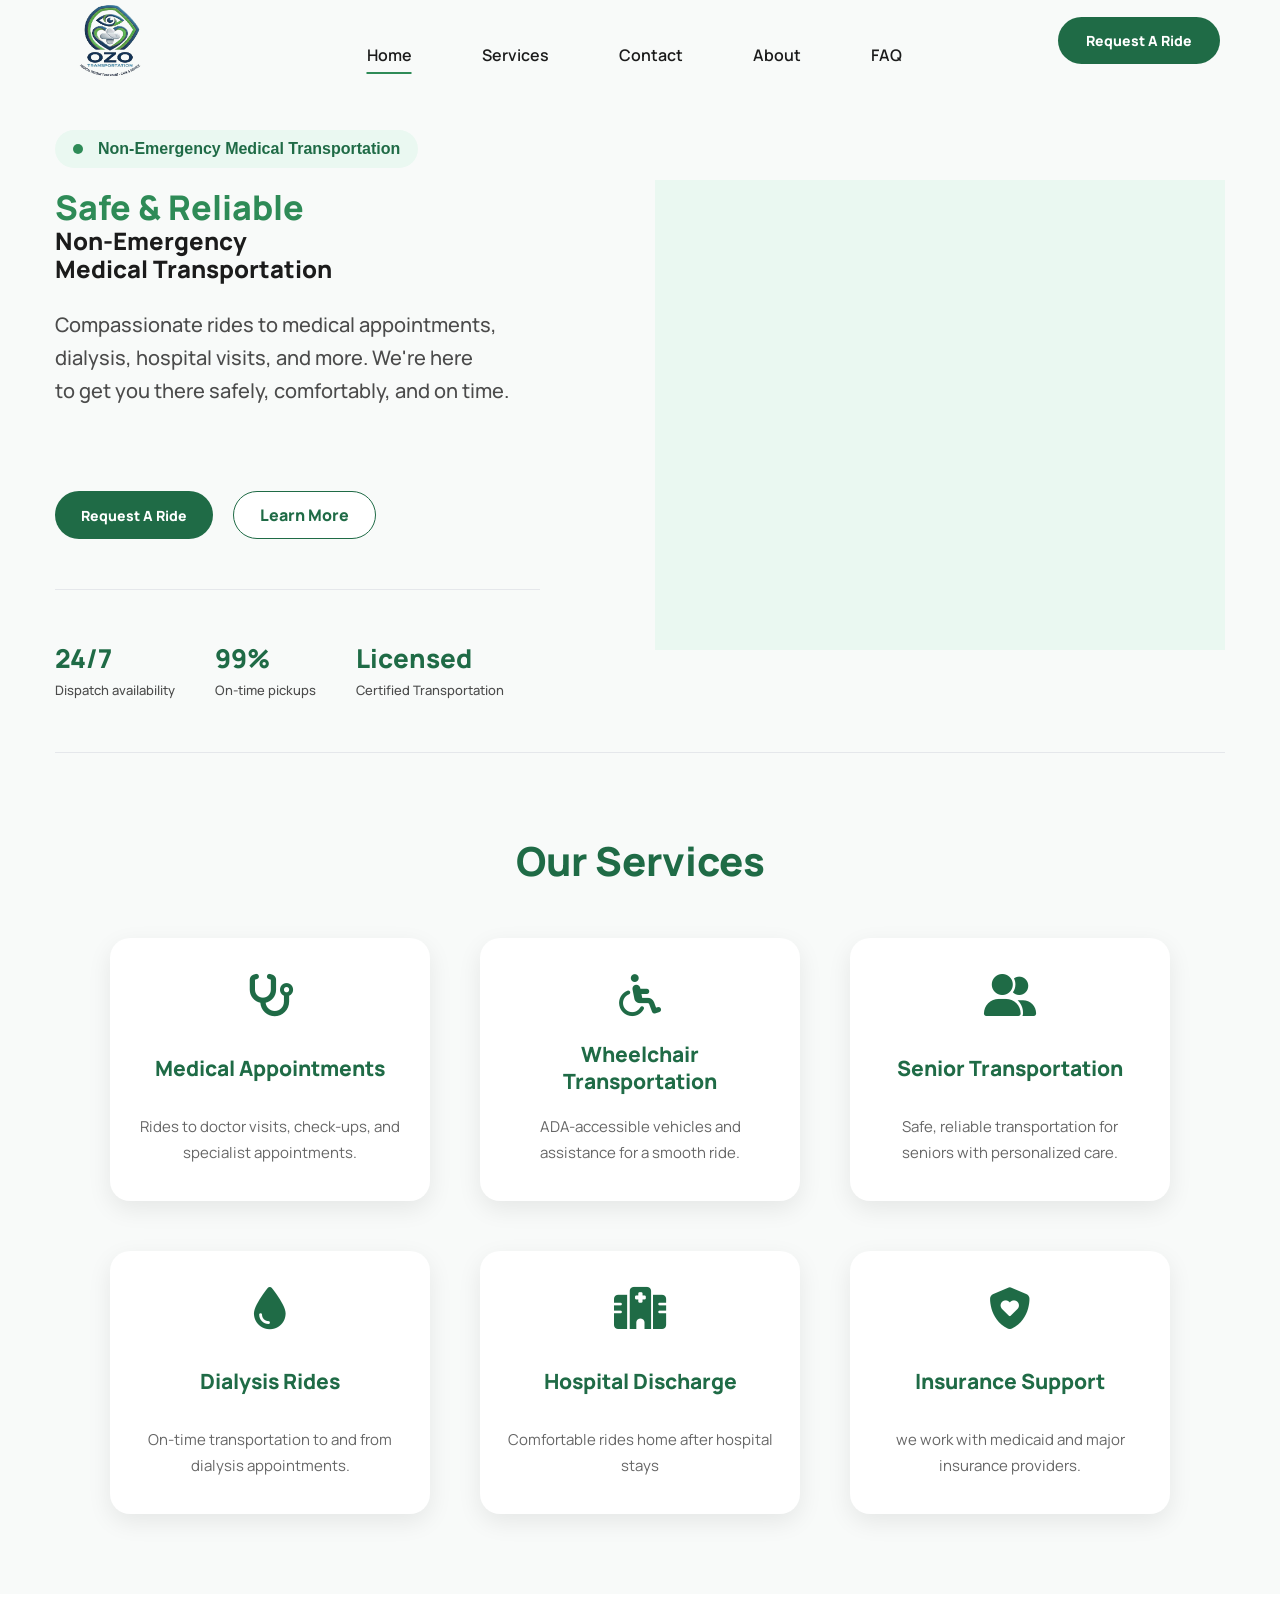
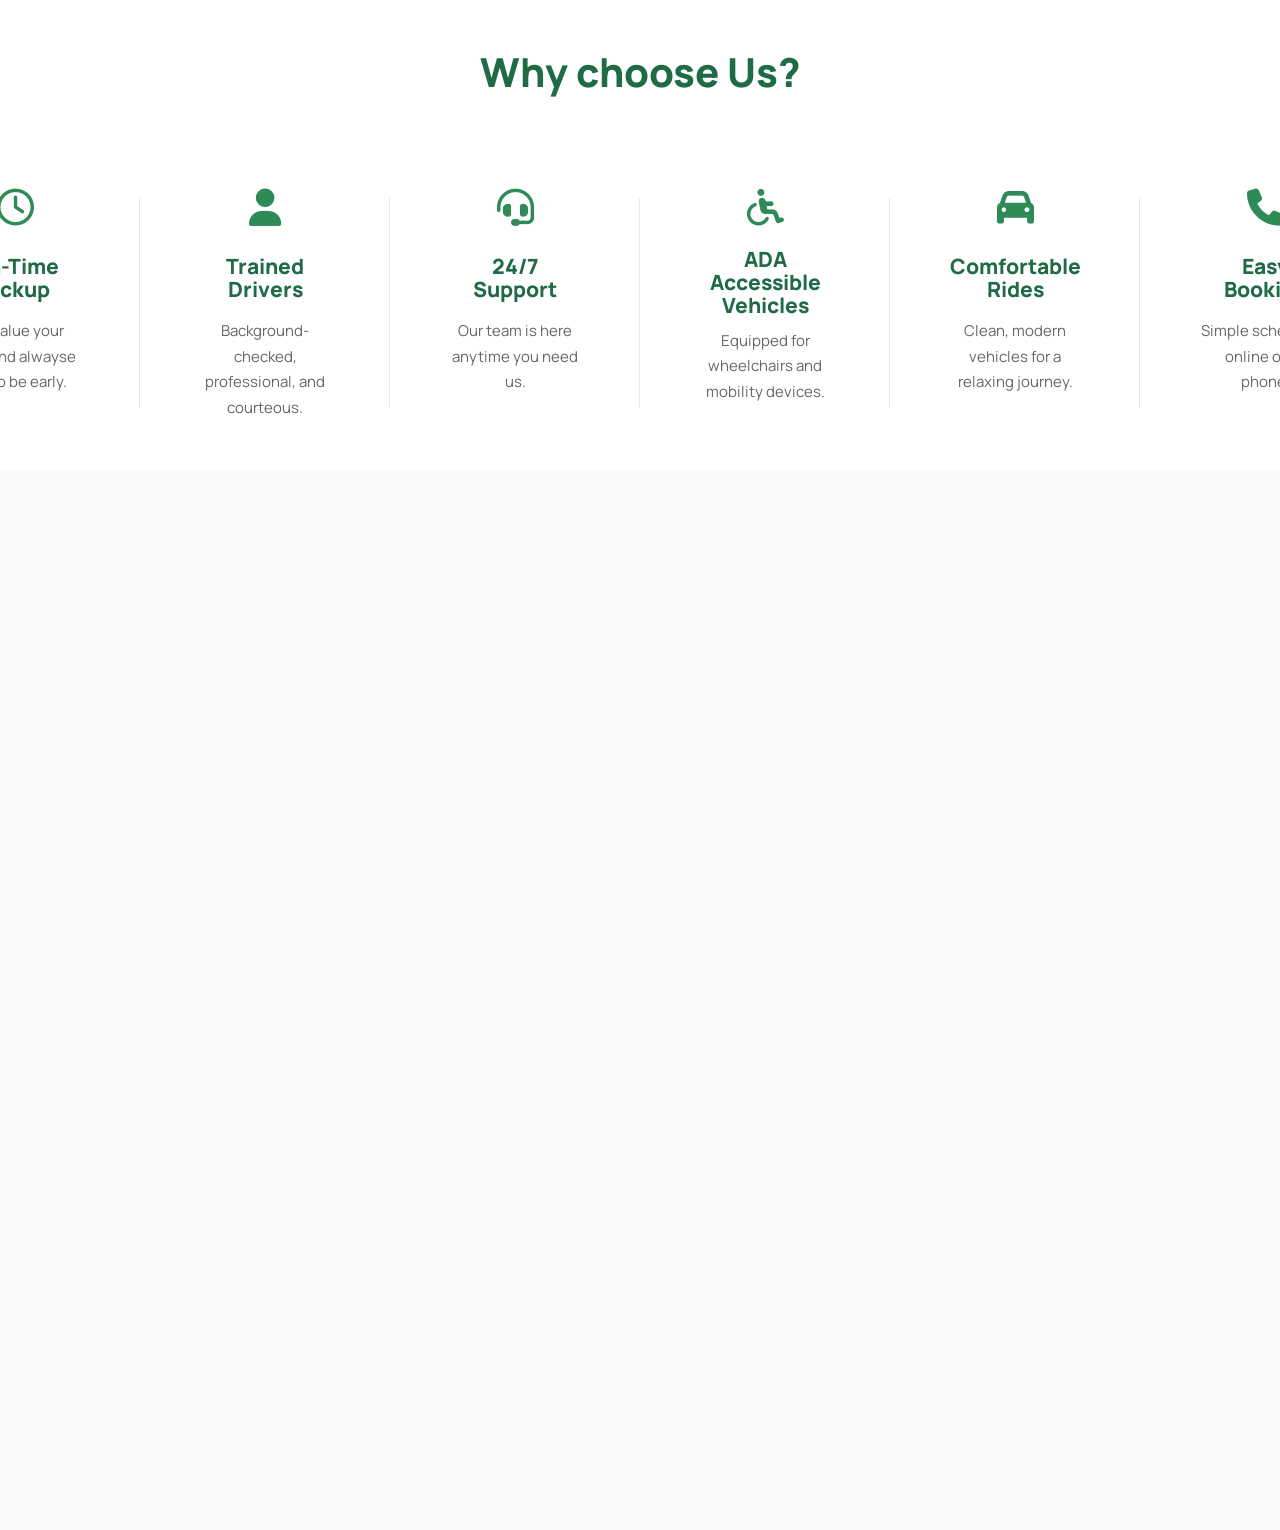
==== index.html @ 75d11e2b "_" ====
<!DOCTYPE html>
<html lang="en">
<head>
  <meta charset="UTF-8">
  <meta name="viewport" content="width=device-width, initial-scale=1.0">
  <title>NEMT - OZO Transportation</title>
  <link rel="stylesheet" href="main.css">
  <!-- google fonts -->
  <link rel="preconnect" href="https://fonts.googleapis.com">
  <link rel="preconnect" href="https://fonts.gstatic.com" crossorigin>
  <link href="https://fonts.googleapis.com/css2?family=Manrope:wght@200..800&family=Open+Sans:ital,wght@0,300..800;1,300..800&family=Roboto+Condensed:ital,wght@0,100..900;1,100..900&family=Yuyu&display=swap" rel="stylesheet">
  <!-- Font awsome for the icons  -->
  <link rel="stylesheet" href="https://cdnjs.cloudflare.com/ajax/libs/font-awesome/6.7.2/css/all.min.css">
  <link rel="icon" type="image/x-icon" href="/images/Logo.png">
</head>
<body>
  <div class="container">
    <header>
      <a  href="#home"><img  class="logo" src="images/Logo.png" alt="OZO Transportation Logo"></a>
    <nav>
      <ul>
        <li><a href="#home" class="active">Home</a></li>
        <li><a href="#services">Services</a></li>
        <li><a href="#contact">Contact</a></li>
        <li><a href="#about">About</a></li>
        <li><a href="#FAQ">FAQ</a></li>
      </ul>
    </nav>
    <button class="btn" id="requestBtn">Request A Ride</button>
  </header>
    <section class="hero">
      <div class="lhero-content">
        <div class="badge">
          <span class="badge-dot"></span>
          <span class="title">Non-Emergency Medical Transportation</span>
        </div>
        <h1 class="hero-header"><span style="color: #2E8B57;font-weight:800; font-size: 34px">Safe & Reliable </span><br>Non-Emergency <br>Medical Transportation</h1>
        <p class="hero-subtitle">Compassionate rides to medical appointments, dialysis, hospital visits, and more. We're here <br>to get you there safely, comfortably, and on time.</p>
        <div class="hero-btns">
          <button class="hero-btn1" id="requestBtn">Request A Ride</button>
          <button class="hero-btn2" id="requestBtn">Learn More</button>
        </div>
        <hr class="hero-hr">
        <div class="hero-stats">
          <div class="div1">
            <span class="stat-number">24/7</span>
            <p>Dispatch availability</p>
          </div>
          <div class="div2">
            <span class="stat-number">99%</span>
            <p>On-time pickups</p>
          </div>
          <div class="div3">
            <span class="stat-number">Licensed</span>
            <p>Certified Transportation</p>
          </div>
        </div>
      </div>
      <div class="rhero-content">
      </div>
    </section>
    <hr class="hero-hr2" id="services">
    <section class="services">
      <h2 class="services-header">Our Services</h2>
      <article class="services-cards">
        <div class="card">
          <i class="fa-solid fa-stethoscope" style="color: #1f6b46;"></i>
          <h5 class="card-header">Medical Appointments</h5>
          <p>Rides to doctor visits, check-ups, and specialist appointments.</p>
        </div>
        <div class="card">
          <i class="fa-solid fa-wheelchair" style="color: #1f6b46;"></i>
          <h5 class="card-header">Wheelchair Transportation</h5>
          <p>ADA-accessible vehicles and assistance for a smooth ride.</p>
        </div>
        <div class="card">
          <i class="fa-solid fa-user-group" style="color: #1f6b46;"></i>
          <h5 class="card-header">Senior Transportation</h5>
          <p>Safe, reliable transportation for seniors with personalized care.</p>
        </div>
        <div class="card">
          <i class="fa-solid fa-droplet" style="color: #1f6b46;"></i>
          <h5 class="card-header">Dialysis Rides</h5>
          <p>On-time transportation to and from dialysis appointments.</p>
        </div>
        <div class="card">
          <i class="fa-solid fa-hospital" style="color: #1f6b46;"></i>
          <h5 class="card-header">Hospital Discharge</h5>
          <p>Comfortable rides home after hospital stays</p>
        </div>
        <div class="card">
          <i class="fa-solid fa-shield-heart" style="color: #1f6b46;"></i>
          <h5 class="card-header">Insurance Support</h5>
          <p>we work with medicaid and major insurance providers.</p>
        </div>
      </article>
    </section>
    <section class="why-chooseUs">
      <h2 class="why-chooseUs-header">Why choose Us?</h2>
      <div class="why-chooseUs-cards">
        <div class="why-chooseUs-card-content">
          <i class="fa-regular fa-clock"></i>
          <h5>On-Time Pickup</h5>
          <p>We value your time and alwayse aim to be early.</p>
        </div>
        <div class="why-chooseUs-card-content">
          <i class="fa-solid fa-user"></i>
          <h5>Trained Drivers</h5>
          <p>Background-checked, professional, and courteous.</p>
        </div>
        <div class="why-chooseUs-card-content">
          <i class="fa-solid fa-headset"></i>
          <h5>24/7 Support</h5>
          <p>Our team is here anytime you need us.</p>
        </div>
        <div class="why-chooseUs-card-content">
          <i class="fa-solid fa-wheelchair"></i>
          <h5>ADA Accessible Vehicles</h5>
          <p>Equipped for wheelchairs and mobility devices.</p>
        </div>
        <div class="why-chooseUs-card-content">
          <i class="fa-solid fa-car"></i>
          <h5>Comfortable Rides</h5>
          <p>Clean, modern vehicles for a relaxing journey.</p>
        </div>
        <div class="why-chooseUs-card-content">
          <i class="fa-solid fa-phone"></i>
          <h5>Easy Booking</h5>
          <p>Simple scheduling online or by phone.</p>
        </div>
      </div>
    </section>
  </div>
  <script src="main.js"></script>
</body>
</html>
---- main.css ----
:root {
    --primary-green: #2E8B57;
    --dark-green: #1F6B46;
    --light-green: #EAF8F1;
    --bg-white: #ffffff;
    --text-color: #1B1B1B;
    --section-gap: 50px;
    --nav-height: 80px;
    --transition-fast: 0.25s ease;
    --transition-medium: 0.4s cubic-bezier(0.22, 1, 0.36, 1);
  }


* {
  margin: 0;
  padding: 0;
  box-sizing: border-box;
}
body {
  background-color: #F8FAF9;
  color: var(--text-color);
  height: 3000px;
}

.container{
  margin:auto;
  padding:0 55px;
  max-width: 1500px;
}

.logo {
  width: 200px;
  height: 90px;
  display:flex;
  align-items:center;
  gap:5px;
}


header {
  display: flex;
  justify-content: space-between;
  align-items: center;
  padding: 0 20px 0 10px;
  position: fixed;
  top:0;
  left:0;
  width:100%;
  height: var(--nav-height);
  z-index:1000;
  background:transparent;
  transition:.4s;
}

header.scrolled{
  background:white;
  box-shadow:0 5px 20px rgba(0,0,0,.08);
}



ul{
  gap: 70px;
  display: flex;
  flex-direction: row;
  list-style-type: none;
  margin-top: 30px;
}
a{
  text-decoration: none;
  color: var(--text-color);
  font-size: 16px;
  position: relative;
  font-weight: 600;
  transition: color .3s ease;
  font-family: 'Manrope', sans-serif;
}

a:hover{
  color:var(--primary-green);
}


.btn {
  display : flex;
  padding:14px 28px;
  border:none;
  border-radius:999px;
  background:var(--dark-green);
  color:white;
  cursor:pointer;
  transition:.3s;
  gap:10px;
  align-items:center;
  justify-content:center;
  margin-right: 40px;
  font-family: 'Manrope', sans-serif;
  font-weight: 800;
  font-size: 14px;
}


.btn:hover {
  background:var(--primary-green);
  transform: translateY(-2px);
  box-shadow: 0 8px 18px rgba(46,139,87,.25);
}
.btn:active{
  transform: translateY(0);
}


nav a::after{
  content:"";
  position:absolute;
  left:50%;
  bottom:-8px;
  transform:translateX(-50%);
  width:0;
  height:2px;
  background:var(--primary-green);
  transition:.3s ease;
}
nav a:hover::after{
  width:100%;
}


nav a.active::after{
  width:100%;
}


/* ---------------------------------------------  HERO SECTION  ---------------------------------------------------- */

.hero {
  font-family: 'Manrope', sans-serif;
  display: flex;
  margin-top: 130px;
  justify-content: space-between;
  align-items:center;
  gap:30px
}

.lhero-content {
  display: flex;
  flex-direction: column;
  flex:1;
}

.rhero-content {
  background: var(--light-green);
  height: 470px;
  flex:1;
}

.badge{
  display: inline-flex;
  align-items: center;
  gap: 15px;
  padding: 10px 18px;
  background: var(--light-green);
  border-radius: 999px;
  color: var(--dark-green);
  font-weight: 600;
  font-size: 16px;
  display:inline-flex;
  width:fit-content;
  font-family:'roboto', sans-serif;
  /* margin-bottom: 20px; */
}

.badge-dot{
  width: 10px;
  height: 10px;
  background: var(--primary-green);
  border-radius: 50%;
  animation: pulse 2s infinite;
  }

  @keyframes pulse{
  0%{
      box-shadow: 0 0 0 0 rgba(46,139,87,.5);
  }
  70%{
      box-shadow: 0 0 0 10px rgba(46,139,87,0);
  }
  100%{
      box-shadow: 0 0 0 0 rgba(46,139,87,0);
  }
} 

.hero-header{
  line-height:1.15;
  font-weight:900;
  color:#1B1B1B;
  margin-top:20px;
}

.hero-subtitle {
  font-size: 20px;
  line-height: 1.65;
  color: #4B4B4B;
  font-weight: 500;
  margin-top: 10px;
  max-width: 520px;
  transform: translateY(16px);
}

.hero-btns {
  display: flex;
  gap: 20px;
  margin-top: 100px;

}
.hero-btn1 {
  display : flex;
  padding:12px 26px;
  border:none;
  border-radius:999px;
  background:var(--dark-green);
  color:white;
  cursor:pointer;
  transition:.3s;
  align-items:center;
  justify-content:center;
  font-family: 'Manrope', sans-serif;
  font-weight: 800;
  font-size: 14px;
}

.hero-btn2 {
  display : flex;
  padding:12px 26px;
  border:solid 1px var(--dark-green);
  border-radius:999px;
  background:white;
  color:var(--dark-green);
  cursor:pointer;
  transition:.3s;
  align-items:center;
  justify-content:center;
  font-family: 'Manrope', sans-serif;
  font-weight: 800;
  font-size: 16px;
}

.hero-btn1:hover {
  background:var(--primary-green);
  transform: translateY(-2px);
  box-shadow: 0 8px 18px rgba(46,139,87,.25);
}
.hero-btn1:active{
  transform: translateY(0);
}




.hero-btn2:hover {
  background:var(--light-green);
  transform: translateY(-2px);
  box-shadow: 0 8px 18px rgba(46, 139, 86, 0);
}
.hero-btn2:active{
  transform: translateY(0);
}

.hero-hr {
  border: none;
  height: 1px;
  background: #E5E7EB;
  margin: 50px 0;
  width: 85%;
}

.hero-hr2 {
  border: none;
  height: 1px;
  background: #E5E7EB;
  margin: 53px 0;
  width: 100%;
}

.hero-stats {
display: flex;
gap: 40px;
}


.stat-number {
  color: var(--dark-green);
  font-weight:900;
  font-size:26px;
}

.hero-stats p {
  color: #4B4B4B;
  font-weight: 500;
  font-size: 13px;
  margin-top: 5px;
}

/* ------------------------------------------------ Services -----------------------------------------------*/


.services{
  display:flex;
  flex-direction:column;
  align-items:center;
  margin-top:80px;
  font-family:'Manrope', sans-serif;
  margin-bottom:var(--section-gap);
}

.services-header{
  color:var(--dark-green);
  font-size:40px;
  font-weight:900;
  margin-bottom:var(--section-gap);
}

.services-cards{
  display:grid;
  grid-template-columns:repeat(3,1fr);
  gap:50px;
}

.card{
  background:#fff;
  width:320px;
  padding:35px 25px;
  display:flex;
  flex-direction:column;
  align-items:center;
  justify-content:flex-start;
  border-radius:20px;
  box-shadow:0 8px 25px rgba(0,0,0,.08);
  transition:
  transform .35s ease,
  box-shadow .35s ease,
  border-color .35s ease;
  border:1px solid transparent;
}

.card:hover{
  transform:translateY(-8px);
  box-shadow:0 20px 40px rgba(0,0,0,.12);
  border-color:rgba(46,139,87,.2);
}

.card i{
  font-size:42px;
  color:var(--primary-green);
  margin-bottom:22px;
  transition:.35s;
}


.card-header{
  min-height:60px;
  display:flex;
  justify-content:center;
  align-items:center;
  text-align:center;
  font-size:21px;
  font-weight:800;
  color:var(--dark-green);
  line-height:1.3;
  margin-bottom:16px;
}

.card p{
  text-align:center;
  color:#666;
  line-height:1.7;
  font-size:15px;
}


/*----------------------------------------------------------------  why choose us  ------------------------------------------------------*/
.why-chooseUs {
  display:flex;
  flex-direction:column;
  align-items:center;
  justify-content:center;
  font-family:'Manrope', sans-serif;
  background: var(--bg-white);
  padding: 0 30px 50px 30px;
  margin-left: -61px;
  margin-right: -61px;
  margin-top: 80px;
  background-color: white;
}

.why-chooseUs-header {
  font-size: 40px;
  font-weight: 900;
  color:var(--dark-green);
  margin-bottom: var(--section-gap);
  margin-top: var(--section-gap);
}


.why-chooseUs-cards{
  display:flex;
  justify-content:center;
  align-items:stretch;
  gap:60px;
  margin-top:40px;
}


.why-chooseUs-card-content{
  width:190px;
  padding:0 30px;
  display:flex;
  flex-direction:column;
  align-items:center;
  justify-content:flex-start;
  text-align:center;
  position:relative;
}

.why-chooseUs-card-content:not(:last-child)::after{
  content:"";
  position:absolute;
  top:9px;
  right:-30px;
  width:1px;
  height:210px;
  background:#E5E7EB;
}



.why-chooseUs-cards i {
  font-size:37px;
  color:var(--primary-green);
  margin-bottom:22px;
  transition:.35s;
}
.why-chooseUs-cards h5 {
  color: var(--dark-green);
  text-align:center;
  margin-bottom: 10px;
  min-height:60px;
  display:flex;
  justify-content:center;
  align-items:center;
  text-align:center;
  font-size:21px;
  font-weight:800;
  line-height:1.1;
}

.why-chooseUs-cards p {
  text-align:center;
  color:#666;
  line-height:1.7;
  font-size:15px;
}
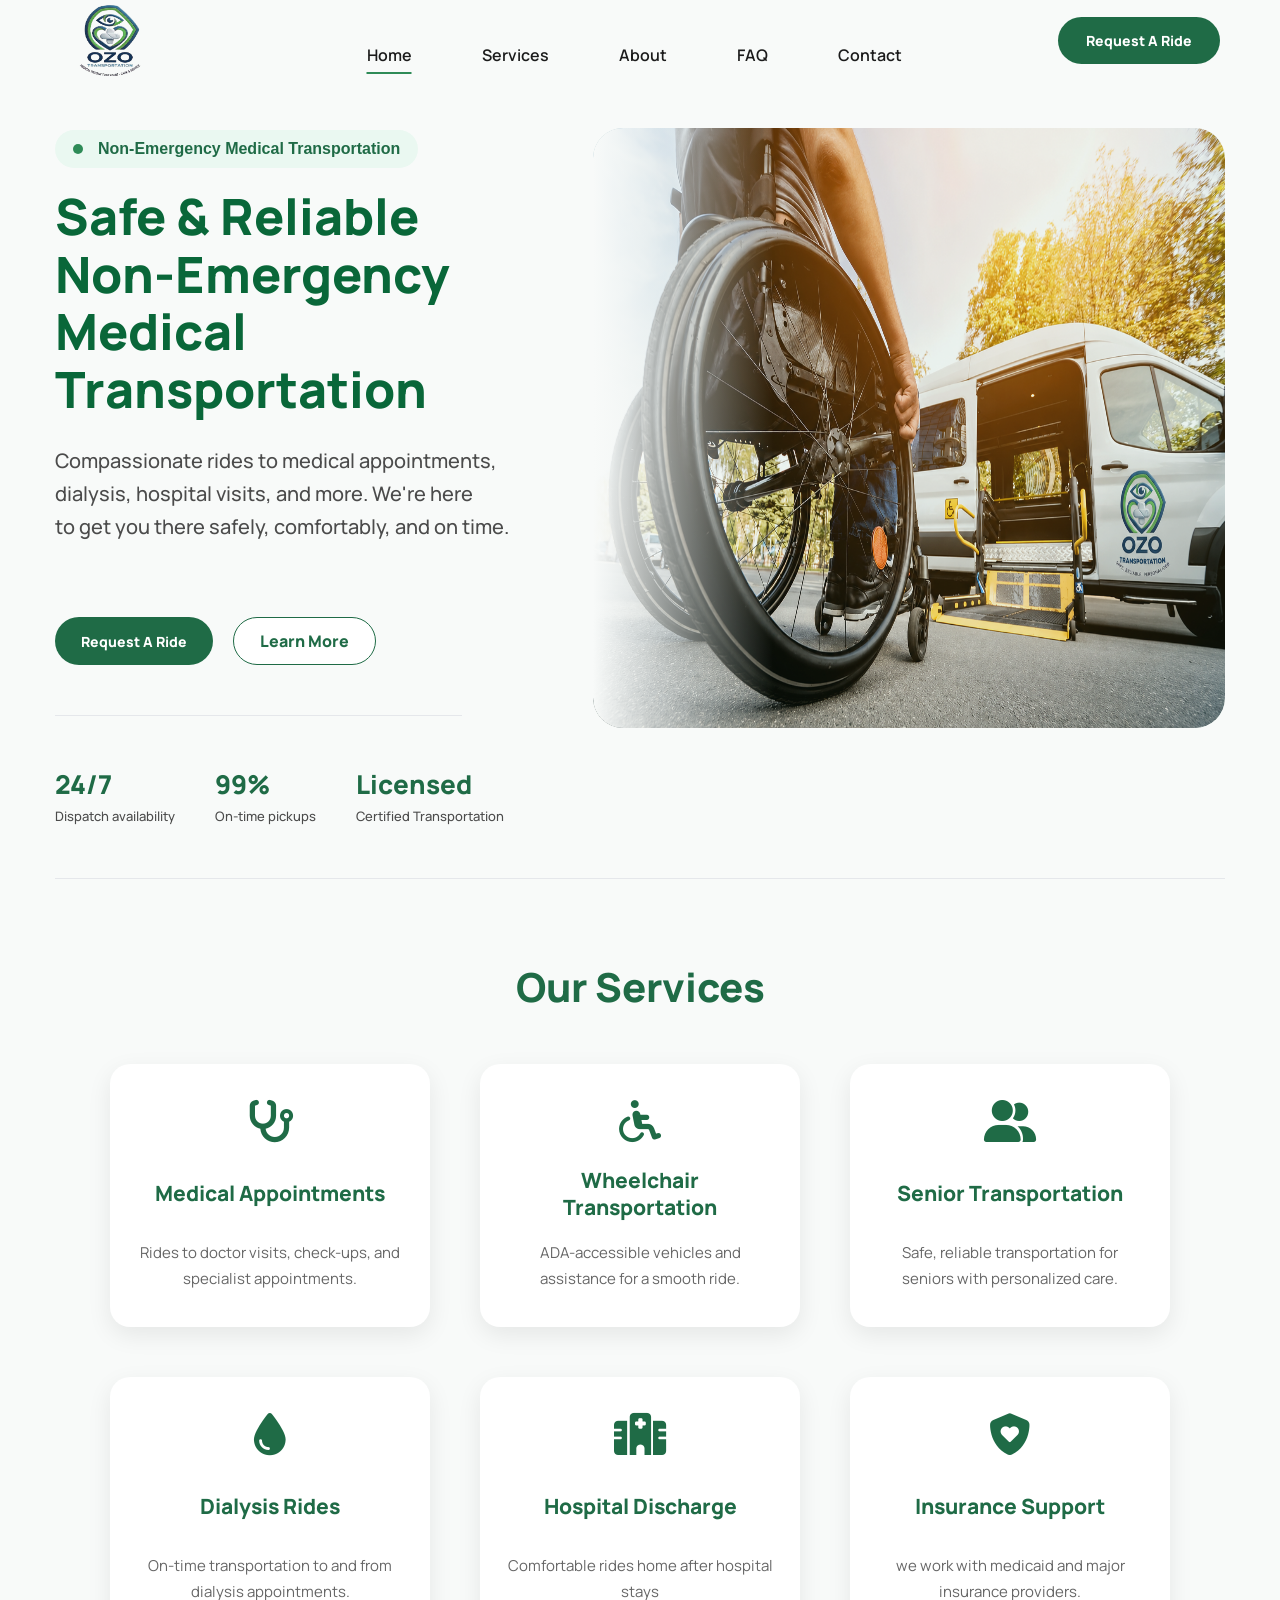
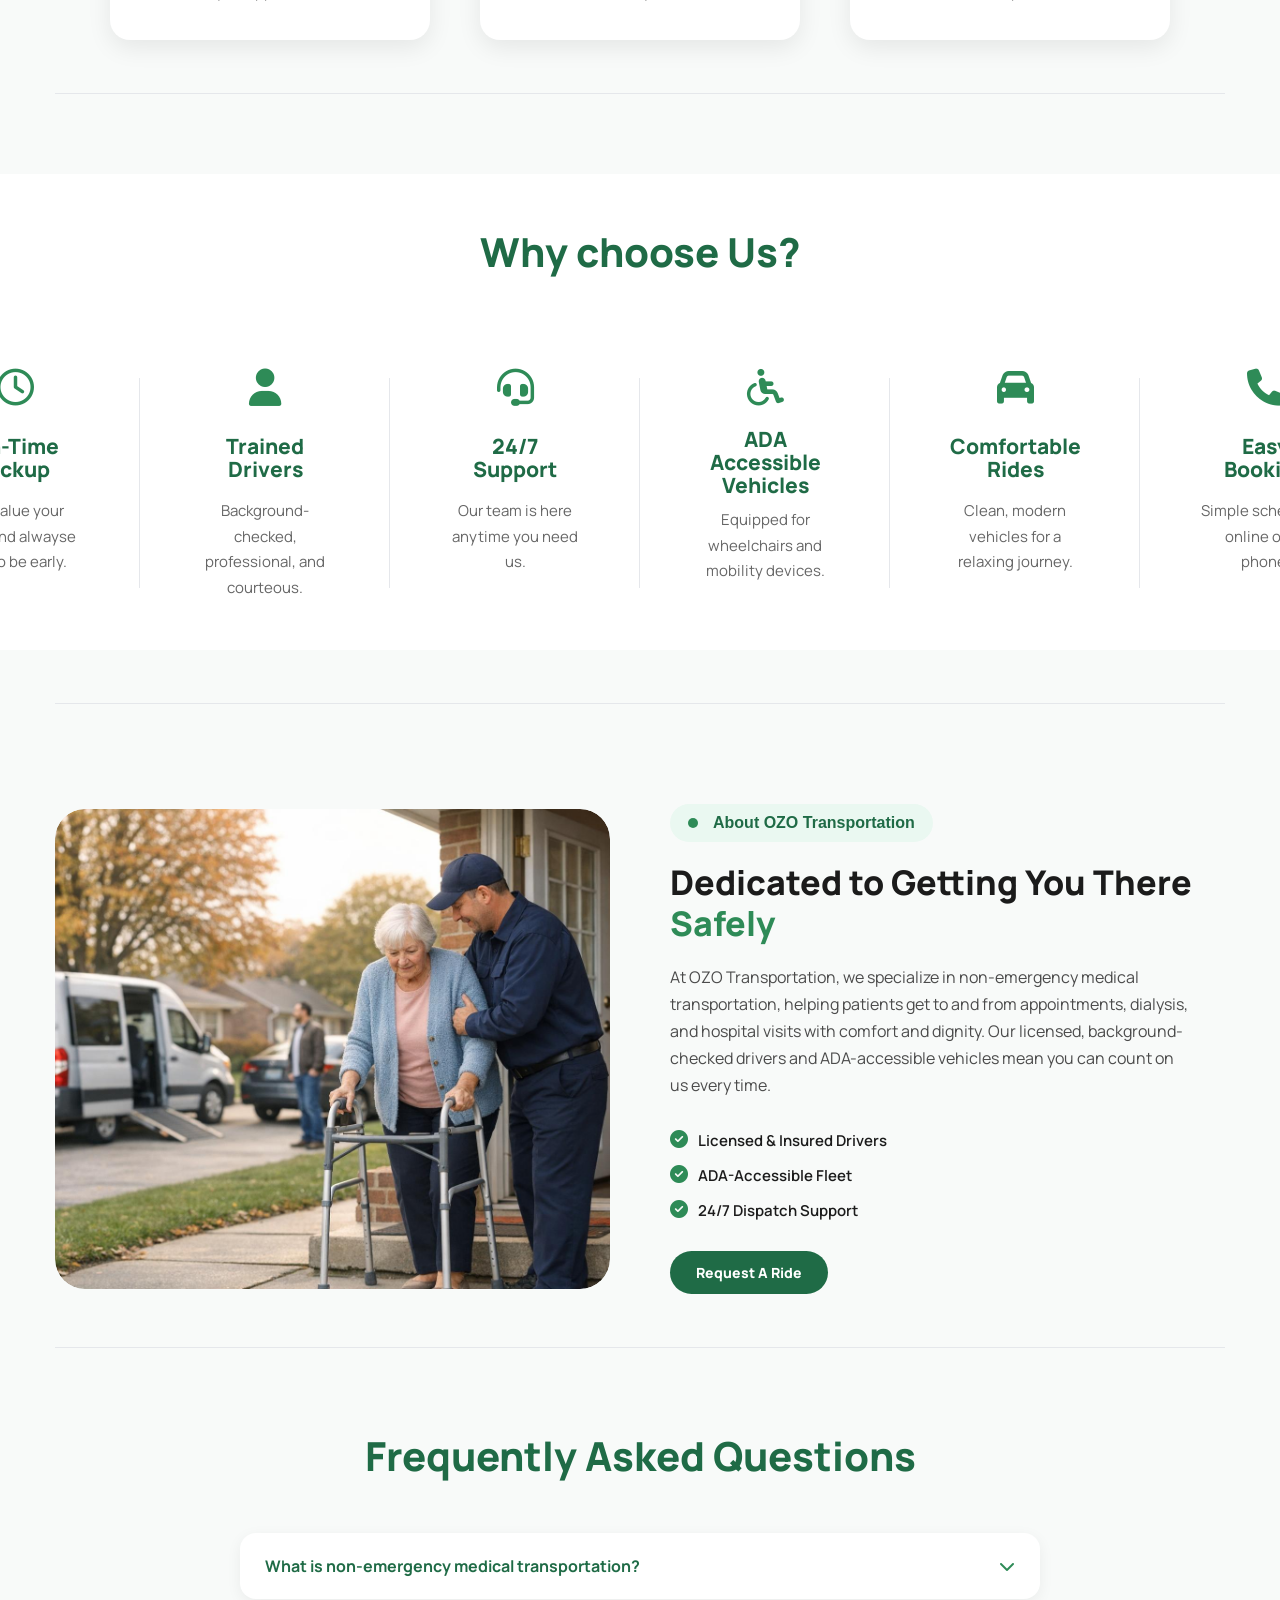
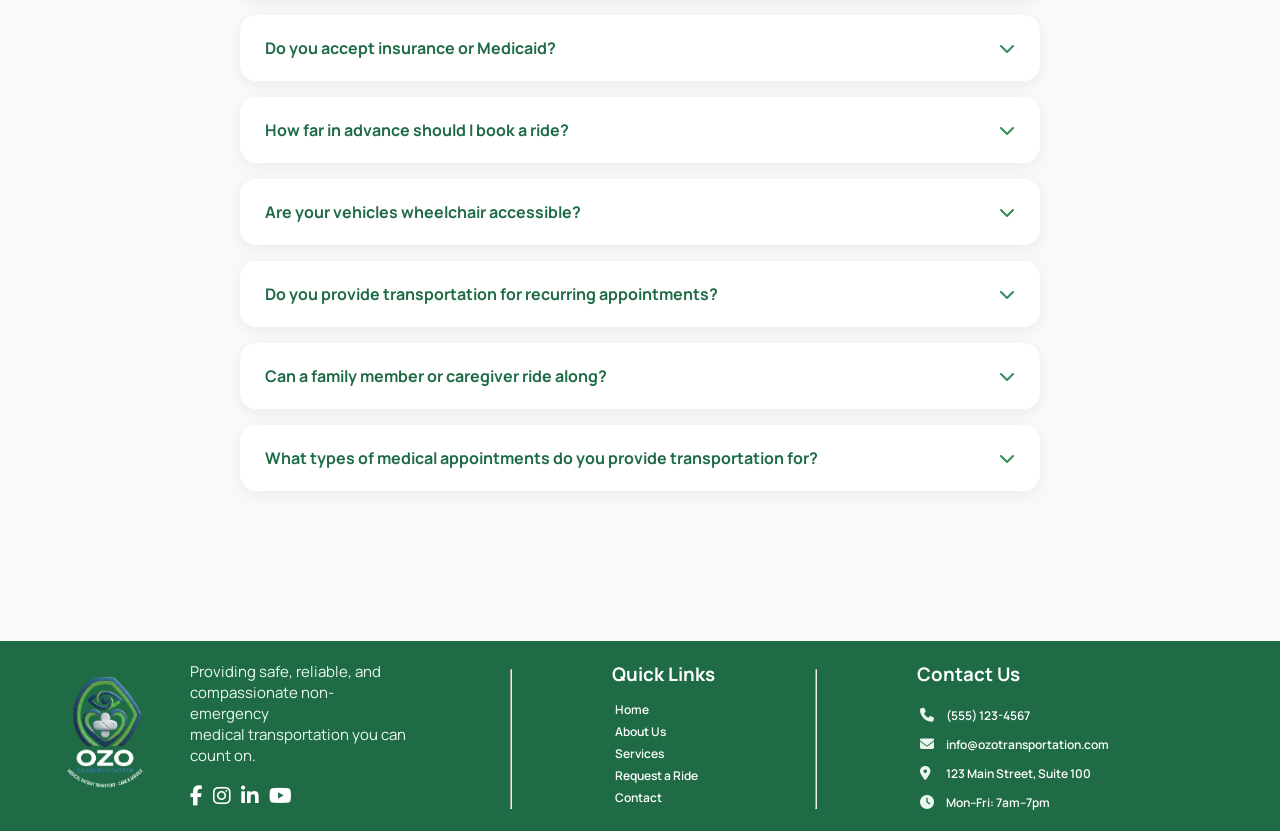
==== commit 680ca5cc: "feat: add new FAQ items, fix navigation highlight, and update hero images" ====
--- a/index.html
+++ b/index.html
@@ -1,136 +1,358 @@
-<!DOCTYPE html>
+<!doctype html>
 <html lang="en">
-<head>
-  <meta charset="UTF-8">
-  <meta name="viewport" content="width=device-width, initial-scale=1.0">
-  <title>NEMT - OZO Transportation</title>
-  <link rel="stylesheet" href="main.css">
-  <!-- google fonts -->
-  <link rel="preconnect" href="https://fonts.googleapis.com">
-  <link rel="preconnect" href="https://fonts.gstatic.com" crossorigin>
-  <link href="https://fonts.googleapis.com/css2?family=Manrope:wght@200..800&family=Open+Sans:ital,wght@0,300..800;1,300..800&family=Roboto+Condensed:ital,wght@0,100..900;1,100..900&family=Yuyu&display=swap" rel="stylesheet">
-  <!-- Font awsome for the icons  -->
-  <link rel="stylesheet" href="https://cdnjs.cloudflare.com/ajax/libs/font-awesome/6.7.2/css/all.min.css">
-  <link rel="icon" type="image/x-icon" href="/images/Logo.png">
-</head>
-<body>
-  <div class="container">
-    <header>
-      <a  href="#home"><img  class="logo" src="images/Logo.png" alt="OZO Transportation Logo"></a>
-    <nav>
-      <ul>
-        <li><a href="#home" class="active">Home</a></li>
-        <li><a href="#services">Services</a></li>
-        <li><a href="#contact">Contact</a></li>
-        <li><a href="#about">About</a></li>
-        <li><a href="#FAQ">FAQ</a></li>
-      </ul>
-    </nav>
-    <button class="btn" id="requestBtn">Request A Ride</button>
-  </header>
-    <section class="hero">
-      <div class="lhero-content">
-        <div class="badge">
-          <span class="badge-dot"></span>
-          <span class="title">Non-Emergency Medical Transportation</span>
-        </div>
-        <h1 class="hero-header"><span style="color: #2E8B57;font-weight:800; font-size: 34px">Safe & Reliable </span><br>Non-Emergency <br>Medical Transportation</h1>
-        <p class="hero-subtitle">Compassionate rides to medical appointments, dialysis, hospital visits, and more. We're here <br>to get you there safely, comfortably, and on time.</p>
-        <div class="hero-btns">
-          <button class="hero-btn1" id="requestBtn">Request A Ride</button>
-          <button class="hero-btn2" id="requestBtn">Learn More</button>
-        </div>
-        <hr class="hero-hr">
-        <div class="hero-stats">
-          <div class="div1">
-            <span class="stat-number">24/7</span>
-            <p>Dispatch availability</p>
-          </div>
-          <div class="div2">
-            <span class="stat-number">99%</span>
-            <p>On-time pickups</p>
-          </div>
-          <div class="div3">
-            <span class="stat-number">Licensed</span>
-            <p>Certified Transportation</p>
-          </div>
+  <head>
+    <meta charset="UTF-8" />
+    <meta name="viewport" content="width=device-width, initial-scale=1.0" />
+    <title>NEMT - OZO Transportation</title>
+    <link rel="stylesheet" href="main.css" />
+    <!-- google fonts -->
+    <link rel="preconnect" href="https://fonts.googleapis.com" />
+    <link rel="preconnect" href="https://fonts.gstatic.com" crossorigin />
+    <link
+      href="https://fonts.googleapis.com/css2?family=Manrope:wght@200..800&family=Open+Sans:ital,wght@0,300..800;1,300..800&family=Roboto+Condensed:ital,wght@0,100..900;1,100..900&family=Yuyu&display=swap"
+      rel="stylesheet"
+    />
+    <!-- Font awsome for the icons  -->
+    <link
+      rel="stylesheet"
+      href="https://cdnjs.cloudflare.com/ajax/libs/font-awesome/6.7.2/css/all.min.css"
+    />
+    <link rel="icon" href="images/logo.png" />
+  </head>
+  <body>
+    <div class="container">
+      <header>
+        <a href="#home"
+          ><img
+            class="logo"
+            src="images/Logo.png"
+            alt="OZO Transportation Logo"
+        /></a>
+        <nav>
+          <ul>
+            <li><a href="#home" class="active">Home</a></li>
+            <li><a href="#services">Services</a></li>
+            <li><a href="#about">About</a></li>
+            <li><a href="#FAQ">FAQ</a></li>
+            <li><a href="#contact">Contact</a></li>
+          </ul>
+          <button class="hamburger" id="hamburgerBtn" aria-label="Menu">
+            <i class="fa-solid fa-bars"></i>
+          </button>
+        </nav>
+        <button class="btn" id="requestBtn">Request A Ride</button>
+      </header>
+      <section class="hero" id="home">
+        <div class="lhero-content">
+          <div class="badge">
+            <span class="badge-dot"></span>
+            <span class="title">Non-Emergency Medical Transportation</span>
+          </div>
+          <h1 class="hero-header">Safe & Reliable <br />Non-Emergency <br />Medical Transportation
+          </h1>
+          <p class="hero-subtitle">
+            Compassionate rides to medical appointments, dialysis, hospital
+            visits, and more. We're here <br />to get you there safely,
+            comfortably, and on time.
+          </p>
+          <div class="hero-btns">
+            <button class="hero-btn1" id="requestBtn">Request A Ride</button>
+            <a class="hero-btn2" href="#about">Learn More</a>
+          </div>
+          <hr class="hero-hr" />
+          <div class="hero-stats">
+            <div class="div1">
+              <span class="stat-number">24/7</span>
+              <p>Dispatch availability</p>
+            </div>
+            <div class="div2">
+              <span class="stat-number">99%</span>
+              <p>On-time pickups</p>
+            </div>
+            <div class="div3">
+              <span class="stat-number">Licensed</span>
+              <p>Certified Transportation</p>
+            </div>
+          </div>
+        </div>
+        <div class="rhero-content">
+          <img src="images/hero.png" />
+        </div>
+      </section>
+      <hr class="hero-hr2" />
+      <section class="services" id="services">
+        <h2 class="services-header">Our Services</h2>
+        <article class="services-cards">
+          <div class="card">
+            <i class="fa-solid fa-stethoscope" style="color: #1f6b46"></i>
+            <h5 class="card-header">Medical Appointments</h5>
+            <p>
+              Rides to doctor visits, check-ups, and specialist appointments.
+            </p>
+          </div>
+          <div class="card">
+            <i class="fa-solid fa-wheelchair" style="color: #1f6b46"></i>
+            <h5 class="card-header">Wheelchair Transportation</h5>
+            <p>ADA-accessible vehicles and assistance for a smooth ride.</p>
+          </div>
+          <div class="card">
+            <i class="fa-solid fa-user-group" style="color: #1f6b46"></i>
+            <h5 class="card-header">Senior Transportation</h5>
+            <p>
+              Safe, reliable transportation for seniors with personalized care.
+            </p>
+          </div>
+          <div class="card">
+            <i class="fa-solid fa-droplet" style="color: #1f6b46"></i>
+            <h5 class="card-header">Dialysis Rides</h5>
+            <p>On-time transportation to and from dialysis appointments.</p>
+          </div>
+          <div class="card">
+            <i class="fa-solid fa-hospital" style="color: #1f6b46"></i>
+            <h5 class="card-header">Hospital Discharge</h5>
+            <p>Comfortable rides home after hospital stays</p>
+          </div>
+          <div class="card">
+            <i class="fa-solid fa-shield-heart" style="color: #1f6b46"></i>
+            <h5 class="card-header">Insurance Support</h5>
+            <p>we work with medicaid and major insurance providers.</p>
+          </div>
+        </article>
+      </section>
+      <hr class="hero-hr2" />
+      <section class="why-chooseUs">
+        <h2 class="why-chooseUs-header">Why choose Us?</h2>
+        <div class="why-chooseUs-cards">
+          <div class="why-chooseUs-card-content">
+            <i class="fa-regular fa-clock"></i>
+            <h5>On-Time Pickup</h5>
+            <p>We value your time and alwayse aim to be early.</p>
+          </div>
+          <div class="why-chooseUs-card-content">
+            <i class="fa-solid fa-user"></i>
+            <h5>Trained Drivers</h5>
+            <p>Background-checked, professional, and courteous.</p>
+          </div>
+          <div class="why-chooseUs-card-content">
+            <i class="fa-solid fa-headset"></i>
+            <h5>24/7 Support</h5>
+            <p>Our team is here anytime you need us.</p>
+          </div>
+          <div class="why-chooseUs-card-content">
+            <i class="fa-solid fa-wheelchair"></i>
+            <h5>ADA Accessible Vehicles</h5>
+            <p>Equipped for wheelchairs and mobility devices.</p>
+          </div>
+          <div class="why-chooseUs-card-content">
+            <i class="fa-solid fa-car"></i>
+            <h5>Comfortable Rides</h5>
+            <p>Clean, modern vehicles for a relaxing journey.</p>
+          </div>
+          <div class="why-chooseUs-card-content">
+            <i class="fa-solid fa-phone"></i>
+            <h5>Easy Booking</h5>
+            <p>Simple scheduling online or by phone.</p>
+          </div>
+        </div>
+      </section>
+      <hr class="hero-hr2" />
+      <section class="about" id="about">
+        <div class="about-content">
+          <div class="about-img">
+            <img src="images/about.jpg" alt="OZO Transportation team" />
+          </div>
+          <div class="about-text">
+            <div class="badge">
+              <span class="badge-dot"></span>
+              <span class="title">About OZO Transportation</span>
+            </div>
+            <h2 class="about-header">
+              Dedicated to Getting You There
+              <span style="color: #2e8b57">Safely</span>
+            </h2>
+            <p class="about-p">
+              At OZO Transportation, we specialize in non-emergency medical
+              transportation, helping patients get to and from appointments,
+              dialysis, and hospital visits with comfort and dignity. Our
+              licensed, background-checked drivers and ADA-accessible vehicles
+              mean you can count on us every time.
+            </p>
+            <div class="about-points">
+              <div class="about-point">
+                <i class="fa-solid fa-circle-check"></i>
+                <span>Licensed & Insured Drivers</span>
+              </div>
+              <div class="about-point">
+                <i class="fa-solid fa-circle-check"></i>
+                <span>ADA-Accessible Fleet</span>
+              </div>
+              <div class="about-point">
+                <i class="fa-solid fa-circle-check"></i>
+                <span>24/7 Dispatch Support</span>
+              </div>
+            </div>
+            <button class="hero-btn1" id="requestBtn">Request A Ride</button>
+          </div>
+        </div>
+      </section>
+      <hr class="hero-hr2" />
+      <section class="faq" id="FAQ">
+        <h2 class="faq-header">Frequently Asked Questions</h2>
+        <div class="faq-list">
+          <div class="faq-item">
+            <button class="faq-question">
+              What is non-emergency medical transportation?
+              <i class="fa-solid fa-chevron-down"></i>
+            </button>
+            <div class="faq-answer">
+              <p>
+                It's transportation for patients who need to get to medical
+                appointments, dialysis, or hospital visits but don't require an
+                ambulance.
+              </p>
+            </div>
+          </div>
+          <div class="faq-item">
+            <button class="faq-question">
+              Do you accept insurance or Medicaid?
+              <i class="fa-solid fa-chevron-down"></i>
+            </button>
+            <div class="faq-answer">
+              <p>
+                Yes, we work with Medicaid and most major insurance providers.
+                Contact us to confirm your specific coverage.
+              </p>
+            </div>
+          </div>
+          <div class="faq-item">
+            <button class="faq-question">
+              How far in advance should I book a ride?
+              <i class="fa-solid fa-chevron-down"></i>
+            </button>
+            <div class="faq-answer">
+              <p>
+                We recommend booking at least 24 hours in advance, though we do
+                our best to accommodate same-day requests when possible.
+              </p>
+            </div>
+          </div>
+          <div class="faq-item">
+            <button class="faq-question">
+              Are your vehicles wheelchair accessible?
+              <i class="fa-solid fa-chevron-down"></i>
+            </button>
+            <div class="faq-answer">
+              <p>
+                Yes, our fleet includes ADA-accessible vehicles equipped for
+                wheelchairs and other mobility devices.
+              </p>
+            </div>
+          </div>
+          <div class="faq-item">
+            <button class="faq-question">
+              Do you provide transportation for recurring appointments?
+              <i class="fa-solid fa-chevron-down"></i>
+            </button>
+            <div class="faq-answer">
+              <p>
+                Yes, we can arrange recurring transportation for ongoing
+                treatments such as dialysis, physical therapy, chemotherapy, and
+                other regularly scheduled medical appointments.
+              </p>
+            </div>
+          </div>
+          <div class="faq-item">
+            <button class="faq-question">
+              Can a family member or caregiver ride along?
+              <i class="fa-solid fa-chevron-down"></i>
+            </button>
+            <div class="faq-answer">
+              <p>
+                Yes, in most cases a family member, caregiver, or personal
+                assistant may accompany the patient. Please let us know when
+                scheduling your ride so we can make the necessary arrangements.
+              </p>
+            </div>
+          </div>
+
+          <div class="faq-item">
+            <button class="faq-question">
+              What types of medical appointments do you provide transportation
+              for?
+              <i class="fa-solid fa-chevron-down"></i>
+            </button>
+            <div class="faq-answer">
+              <p>
+                We provide transportation for a wide range of medical needs,
+                including doctor visits, dialysis treatments, physical therapy,
+                hospital discharges, specialist appointments, outpatient
+                procedures, and more.
+              </p>
+            </div>
+          </div>
+        </div>
+      </section>
+    </div>
+    <footer class="footer" id="contact">
+      <div class="footer-container">
+        <div class="footer-column1">
+          <img
+            src="images/logo2.png"
+            alt="OZO Transportation"
+            class="footer-logo"
+          />
+          <div class="beside-logo">
+            <p class="footer-p">
+              Providing safe, reliable, and<br />compassionate non-emergency
+              <br />medical transportation you can <br />count on.
+            </p>
+            <div class="social-icons">
+              <a href="#"><i class="fa-brands fa-facebook-f"></i></a>
+              <a href="#"><i class="fa-brands fa-instagram"></i></a>
+              <a href="#"><i class="fa-brands fa-linkedin-in"></i></a>
+              <a href="#"><i class="fa-brands fa-youtube"></i></a>
+            </div>
+          </div>
+        </div>
+        <hr class="footer-hr" />
+        <div class="footer-column2">
+          <h3>Quick Links</h3>
+          <ul>
+            <li><a href="#">Home</a></li>
+            <li><a href="#">About Us</a></li>
+            <li><a href="#">Services</a></li>
+            <li><a href="#">Request a Ride</a></li>
+            <li><a href="#">Contact</a></li>
+          </ul>
+        </div>
+        <hr class="footer-hr" />
+        <div class="footer-column3">
+          <h3>Contact Us</h3>
+          <ul class="footer-contact">
+            <li>
+              <a href="tel:+15551234567"
+                ><i class="fa-solid fa-phone"></i> (555) 123-4567</a
+              >
+            </li>
+            <li>
+              <a href="mailto:info@ozotransportation.com"
+                ><i class="fa-solid fa-envelope"></i>
+                info@ozotransportation.com</a
+              >
+            </li>
+            <li>
+              <a href="#"
+                ><i class="fa-solid fa-location-dot"></i> 123 Main Street, Suite
+                100</a
+              >
+            </li>
+            <li>
+              <a href="#"><i class="fa-solid fa-clock"></i> Mon–Fri: 7am–7pm</a>
+            </li>
+          </ul>
         </div>
       </div>
-      <div class="rhero-content">
-      </div>
-    </section>
-    <hr class="hero-hr2" id="services">
-    <section class="services">
-      <h2 class="services-header">Our Services</h2>
-      <article class="services-cards">
-        <div class="card">
-          <i class="fa-solid fa-stethoscope" style="color: #1f6b46;"></i>
-          <h5 class="card-header">Medical Appointments</h5>
-          <p>Rides to doctor visits, check-ups, and specialist appointments.</p>
-        </div>
-        <div class="card">
-          <i class="fa-solid fa-wheelchair" style="color: #1f6b46;"></i>
-          <h5 class="card-header">Wheelchair Transportation</h5>
-          <p>ADA-accessible vehicles and assistance for a smooth ride.</p>
-        </div>
-        <div class="card">
-          <i class="fa-solid fa-user-group" style="color: #1f6b46;"></i>
-          <h5 class="card-header">Senior Transportation</h5>
-          <p>Safe, reliable transportation for seniors with personalized care.</p>
-        </div>
-        <div class="card">
-          <i class="fa-solid fa-droplet" style="color: #1f6b46;"></i>
-          <h5 class="card-header">Dialysis Rides</h5>
-          <p>On-time transportation to and from dialysis appointments.</p>
-        </div>
-        <div class="card">
-          <i class="fa-solid fa-hospital" style="color: #1f6b46;"></i>
-          <h5 class="card-header">Hospital Discharge</h5>
-          <p>Comfortable rides home after hospital stays</p>
-        </div>
-        <div class="card">
-          <i class="fa-solid fa-shield-heart" style="color: #1f6b46;"></i>
-          <h5 class="card-header">Insurance Support</h5>
-          <p>we work with medicaid and major insurance providers.</p>
-        </div>
-      </article>
-    </section>
-    <section class="why-chooseUs">
-      <h2 class="why-chooseUs-header">Why choose Us?</h2>
-      <div class="why-chooseUs-cards">
-        <div class="why-chooseUs-card-content">
-          <i class="fa-regular fa-clock"></i>
-          <h5>On-Time Pickup</h5>
-          <p>We value your time and alwayse aim to be early.</p>
-        </div>
-        <div class="why-chooseUs-card-content">
-          <i class="fa-solid fa-user"></i>
-          <h5>Trained Drivers</h5>
-          <p>Background-checked, professional, and courteous.</p>
-        </div>
-        <div class="why-chooseUs-card-content">
-          <i class="fa-solid fa-headset"></i>
-          <h5>24/7 Support</h5>
-          <p>Our team is here anytime you need us.</p>
-        </div>
-        <div class="why-chooseUs-card-content">
-          <i class="fa-solid fa-wheelchair"></i>
-          <h5>ADA Accessible Vehicles</h5>
-          <p>Equipped for wheelchairs and mobility devices.</p>
-        </div>
-        <div class="why-chooseUs-card-content">
-          <i class="fa-solid fa-car"></i>
-          <h5>Comfortable Rides</h5>
-          <p>Clean, modern vehicles for a relaxing journey.</p>
-        </div>
-        <div class="why-chooseUs-card-content">
-          <i class="fa-solid fa-phone"></i>
-          <h5>Easy Booking</h5>
-          <p>Simple scheduling online or by phone.</p>
-        </div>
-      </div>
-    </section>
-  </div>
-  <script src="main.js"></script>
-</body>
-</html>+    </footer>
+    <script src="main.js"></script>
+  </body>
+</html>
--- a/main.css
+++ b/main.css
@@ -1,17 +1,14 @@
-
-
 :root {
-    --primary-green: #2E8B57;
-    --dark-green: #1F6B46;
-    --light-green: #EAF8F1;
-    --bg-white: #ffffff;
-    --text-color: #1B1B1B;
-    --section-gap: 50px;
-    --nav-height: 80px;
-    --transition-fast: 0.25s ease;
-    --transition-medium: 0.4s cubic-bezier(0.22, 1, 0.36, 1);
-  }
-
+  --primary-green: #2e8b57;
+  --dark-green: #1f6b46;
+  --light-green: #eaf8f1;
+  --bg-white: #ffffff;
+  --text-color: #1b1b1b;
+  --section-gap: 50px;
+  --nav-height: 80px;
+  --transition-fast: 0.25s ease;
+  --transition-medium: 0.4s cubic-bezier(0.22, 1, 0.36, 1);
+}
 
 * {
   margin: 0;
@@ -19,25 +16,24 @@
   box-sizing: border-box;
 }
 body {
-  background-color: #F8FAF9;
+  background-color: #f8faf9;
   color: var(--text-color);
-  height: 3000px;
-}
-
-.container{
-  margin:auto;
-  padding:0 55px;
+  /* height: 3000px; */
+}
+
+.container {
+  margin: auto;
+  padding: 0 55px;
   max-width: 1500px;
 }
 
 .logo {
   width: 200px;
   height: 90px;
-  display:flex;
-  align-items:center;
-  gap:5px;
-}
-
+  display: flex;
+  align-items: center;
+  gap: 5px;
+}
 
 header {
   display: flex;
@@ -45,118 +41,144 @@
   align-items: center;
   padding: 0 20px 0 10px;
   position: fixed;
-  top:0;
-  left:0;
-  width:100%;
+  top: 0;
+  left: 0;
+  width: 100%;
   height: var(--nav-height);
-  z-index:1000;
-  background:transparent;
-  transition:.4s;
-}
-
-header.scrolled{
-  background:white;
-  box-shadow:0 5px 20px rgba(0,0,0,.08);
-}
-
-
-
-ul{
+  z-index: 1000;
+  background: transparent;
+  transition: 0.4s;
+}
+
+header.scrolled {
+  background: white;
+  box-shadow: 0 5px 20px rgba(0, 0, 0, 0.08);
+}
+
+ul {
   gap: 70px;
   display: flex;
   flex-direction: row;
   list-style-type: none;
   margin-top: 30px;
 }
-a{
+a {
   text-decoration: none;
   color: var(--text-color);
   font-size: 16px;
   position: relative;
   font-weight: 600;
-  transition: color .3s ease;
-  font-family: 'Manrope', sans-serif;
-}
-
-a:hover{
-  color:var(--primary-green);
-}
-
+  transition: color 0.3s ease;
+  font-family: "Manrope", sans-serif;
+}
+
+a:hover {
+  color: var(--primary-green);
+}
 
 .btn {
-  display : flex;
-  padding:14px 28px;
-  border:none;
-  border-radius:999px;
-  background:var(--dark-green);
-  color:white;
-  cursor:pointer;
-  transition:.3s;
-  gap:10px;
-  align-items:center;
-  justify-content:center;
+  display: flex;
+  padding: 14px 28px;
+  border: none;
+  border-radius: 999px;
+  background: var(--dark-green);
+  color: white;
+  cursor: pointer;
+  transition: 0.3s;
+  gap: 10px;
+  align-items: center;
+  justify-content: center;
   margin-right: 40px;
-  font-family: 'Manrope', sans-serif;
+  font-family: "Manrope", sans-serif;
   font-weight: 800;
   font-size: 14px;
 }
 
-
 .btn:hover {
-  background:var(--primary-green);
+  background: var(--primary-green);
   transform: translateY(-2px);
-  box-shadow: 0 8px 18px rgba(46,139,87,.25);
-}
-.btn:active{
+  box-shadow: 0 8px 18px rgba(46, 139, 87, 0.25);
+}
+.btn:active {
   transform: translateY(0);
 }
 
-
-nav a::after{
-  content:"";
-  position:absolute;
-  left:50%;
-  bottom:-8px;
-  transform:translateX(-50%);
-  width:0;
-  height:2px;
-  background:var(--primary-green);
-  transition:.3s ease;
-}
-nav a:hover::after{
-  width:100%;
-}
-
-
-nav a.active::after{
-  width:100%;
-}
-
+nav a::after {
+  content: "";
+  position: absolute;
+  left: 50%;
+  bottom: -8px;
+  transform: translateX(-50%);
+  width: 0;
+  height: 2px;
+  background: var(--primary-green);
+  transition: 0.3s ease;
+}
+nav a:hover::after {
+  width: 100%;
+}
+
+nav a.active::after {
+  width: 100%;
+}
 
 /* ---------------------------------------------  HERO SECTION  ---------------------------------------------------- */
 
 .hero {
-  font-family: 'Manrope', sans-serif;
+  font-family: "Manrope", sans-serif;
   display: flex;
   margin-top: 130px;
   justify-content: space-between;
-  align-items:center;
-  gap:30px
+  align-items: center;
+  gap: 60px;
 }
 
 .lhero-content {
   display: flex;
   flex-direction: column;
-  flex:1;
+  flex: 1;
 }
 
 .rhero-content {
-  background: var(--light-green);
-  height: 470px;
-  flex:1;
-}
-
-.badge{
+  flex: 1.32;
+  position: relative;
+  overflow: hidden;
+  border-radius: 30px;
+  margin-top:-100px
+}
+.rhero-content img {
+  width: 100%;
+  height: 600px;
+  object-fit: fill;
+  border-radius: 30px;
+  display: block;
+}
+
+.rhero-content::before {
+  content: "";
+  position: absolute;
+  left: 0;
+  top: 0;
+  width: 180px;
+  height: 100%;
+  background: linear-gradient(
+    to right,
+    #f8faf9 0%,
+    rgba(248, 250, 249, 0) 100%
+  );
+  z-index: 2;
+  border-radius: 30px 0 0 30px;
+}
+
+.rhero-content::after {
+  content: "";
+  position: absolute;
+  inset: 0;
+  background: rgba(46, 139, 87, 0.08);
+  z-index: 1;
+}
+
+.badge {
   display: inline-flex;
   align-items: center;
   gap: 15px;
@@ -166,43 +188,44 @@
   color: var(--dark-green);
   font-weight: 600;
   font-size: 16px;
-  display:inline-flex;
-  width:fit-content;
-  font-family:'roboto', sans-serif;
+  display: inline-flex;
+  width: fit-content;
+  font-family: "roboto", sans-serif;
   /* margin-bottom: 20px; */
 }
 
-.badge-dot{
+.badge-dot {
   width: 10px;
   height: 10px;
   background: var(--primary-green);
   border-radius: 50%;
   animation: pulse 2s infinite;
-  }
-
-  @keyframes pulse{
-  0%{
-      box-shadow: 0 0 0 0 rgba(46,139,87,.5);
-  }
-  70%{
-      box-shadow: 0 0 0 10px rgba(46,139,87,0);
-  }
-  100%{
-      box-shadow: 0 0 0 0 rgba(46,139,87,0);
-  }
-} 
-
-.hero-header{
-  line-height:1.15;
-  font-weight:900;
-  color:#1B1B1B;
-  margin-top:20px;
+}
+
+@keyframes pulse {
+  0% {
+    box-shadow: 0 0 0 0 rgba(46, 139, 87, 0.5);
+  }
+  70% {
+    box-shadow: 0 0 0 10px rgba(46, 139, 87, 0);
+  }
+  100% {
+    box-shadow: 0 0 0 0 rgba(46, 139, 87, 0);
+  }
+}
+
+.hero-header {
+  line-height: 1.15;
+  font-weight: 900;
+  color: #096739;
+  font-size: 50px;
+  margin-top: 20px;
 }
 
 .hero-subtitle {
   font-size: 20px;
   line-height: 1.65;
-  color: #4B4B4B;
+  color: #4b4b4b;
   font-weight: 500;
   margin-top: 10px;
   max-width: 520px;
@@ -212,66 +235,62 @@
 .hero-btns {
   display: flex;
   gap: 20px;
-  margin-top: 100px;
-
+  margin-top: 90px;
 }
 .hero-btn1 {
-  display : flex;
-  padding:12px 26px;
-  border:none;
-  border-radius:999px;
-  background:var(--dark-green);
-  color:white;
-  cursor:pointer;
-  transition:.3s;
-  align-items:center;
-  justify-content:center;
-  font-family: 'Manrope', sans-serif;
+  display: flex;
+  padding: 12px 26px;
+  border: none;
+  border-radius: 999px;
+  background: var(--dark-green);
+  color: white;
+  cursor: pointer;
+  transition: 0.3s;
+  align-items: center;
+  justify-content: center;
+  font-family: "Manrope", sans-serif;
   font-weight: 800;
   font-size: 14px;
 }
 
 .hero-btn2 {
-  display : flex;
-  padding:12px 26px;
-  border:solid 1px var(--dark-green);
-  border-radius:999px;
-  background:white;
-  color:var(--dark-green);
-  cursor:pointer;
-  transition:.3s;
-  align-items:center;
-  justify-content:center;
-  font-family: 'Manrope', sans-serif;
+  display: flex;
+  padding: 12px 26px;
+  border: solid 1px var(--dark-green);
+  border-radius: 999px;
+  background: white;
+  cursor: pointer;
+  transition: 0.3s;
+  align-items: center;
+  justify-content: center;
+  font-family: "Manrope", sans-serif;
   font-weight: 800;
   font-size: 16px;
+  color: var(--dark-green);
 }
 
 .hero-btn1:hover {
-  background:var(--primary-green);
+  background: var(--primary-green);
   transform: translateY(-2px);
-  box-shadow: 0 8px 18px rgba(46,139,87,.25);
-}
-.hero-btn1:active{
+  box-shadow: 0 8px 18px rgba(46, 139, 87, 0.25);
+}
+.hero-btn1:active {
   transform: translateY(0);
 }
 
-
-
-
 .hero-btn2:hover {
-  background:var(--light-green);
+  background: var(--light-green);
   transform: translateY(-2px);
   box-shadow: 0 8px 18px rgba(46, 139, 86, 0);
 }
-.hero-btn2:active{
+.hero-btn2:active {
   transform: translateY(0);
 }
 
 .hero-hr {
   border: none;
   height: 1px;
-  background: #E5E7EB;
+  background: #e5e7eb;
   margin: 50px 0;
   width: 85%;
 }
@@ -279,25 +298,24 @@
 .hero-hr2 {
   border: none;
   height: 1px;
-  background: #E5E7EB;
+  background: #e5e7eb;
   margin: 53px 0;
   width: 100%;
 }
 
 .hero-stats {
-display: flex;
-gap: 40px;
-}
-
+  display: flex;
+  gap: 40px;
+}
 
 .stat-number {
   color: var(--dark-green);
-  font-weight:900;
-  font-size:26px;
+  font-weight: 900;
+  font-size: 26px;
 }
 
 .hero-stats p {
-  color: #4B4B4B;
+  color: #4b4b4b;
   font-weight: 500;
   font-size: 13px;
   margin-top: 5px;
@@ -305,88 +323,85 @@
 
 /* ------------------------------------------------ Services -----------------------------------------------*/
 
-
-.services{
-  display:flex;
-  flex-direction:column;
-  align-items:center;
-  margin-top:80px;
-  font-family:'Manrope', sans-serif;
-  margin-bottom:var(--section-gap);
-}
-
-.services-header{
-  color:var(--dark-green);
-  font-size:40px;
-  font-weight:900;
-  margin-bottom:var(--section-gap);
-}
-
-.services-cards{
-  display:grid;
-  grid-template-columns:repeat(3,1fr);
-  gap:50px;
-}
-
-.card{
-  background:#fff;
-  width:320px;
-  padding:35px 25px;
-  display:flex;
-  flex-direction:column;
-  align-items:center;
-  justify-content:flex-start;
-  border-radius:20px;
-  box-shadow:0 8px 25px rgba(0,0,0,.08);
+.services {
+  display: flex;
+  flex-direction: column;
+  align-items: center;
+  margin-top: 80px;
+  font-family: "Manrope", sans-serif;
+  margin-bottom: var(--section-gap);
+}
+
+.services-header {
+  color: var(--dark-green);
+  font-size: 40px;
+  font-weight: 900;
+  margin-bottom: var(--section-gap);
+}
+
+.services-cards {
+  display: grid;
+  grid-template-columns: repeat(3, 1fr);
+  gap: 50px;
+}
+
+.card {
+  background: #fff;
+  width: 320px;
+  padding: 35px 25px;
+  display: flex;
+  flex-direction: column;
+  align-items: center;
+  justify-content: flex-start;
+  border-radius: 20px;
+  box-shadow: 0 8px 25px rgba(0, 0, 0, 0.08);
   transition:
-  transform .35s ease,
-  box-shadow .35s ease,
-  border-color .35s ease;
-  border:1px solid transparent;
-}
-
-.card:hover{
-  transform:translateY(-8px);
-  box-shadow:0 20px 40px rgba(0,0,0,.12);
-  border-color:rgba(46,139,87,.2);
-}
-
-.card i{
-  font-size:42px;
-  color:var(--primary-green);
-  margin-bottom:22px;
-  transition:.35s;
-}
-
-
-.card-header{
-  min-height:60px;
-  display:flex;
-  justify-content:center;
-  align-items:center;
-  text-align:center;
-  font-size:21px;
-  font-weight:800;
-  color:var(--dark-green);
-  line-height:1.3;
-  margin-bottom:16px;
-}
-
-.card p{
-  text-align:center;
-  color:#666;
-  line-height:1.7;
-  font-size:15px;
-}
-
+    transform 0.35s ease,
+    box-shadow 0.35s ease,
+    border-color 0.35s ease;
+  border: 1px solid transparent;
+}
+
+.card:hover {
+  transform: translateY(-8px);
+  box-shadow: 0 20px 40px rgba(0, 0, 0, 0.12);
+  border-color: rgba(46, 139, 87, 0.2);
+}
+
+.card i {
+  font-size: 42px;
+  color: var(--primary-green);
+  margin-bottom: 22px;
+  transition: 0.35s;
+}
+
+.card-header {
+  min-height: 60px;
+  display: flex;
+  justify-content: center;
+  align-items: center;
+  text-align: center;
+  font-size: 21px;
+  font-weight: 800;
+  color: var(--dark-green);
+  line-height: 1.3;
+  margin-bottom: 16px;
+}
+
+.card p {
+  text-align: center;
+  color: #666;
+  line-height: 1.7;
+  font-size: 15px;
+}
 
 /*----------------------------------------------------------------  why choose us  ------------------------------------------------------*/
 .why-chooseUs {
-  display:flex;
-  flex-direction:column;
-  align-items:center;
-  justify-content:center;
-  font-family:'Manrope', sans-serif;
+  display: flex;
+  flex-direction: column;
+  align-items: center;
+  justify-content: center;
+  font-family: "Manrope", sans-serif;
   background: var(--bg-white);
   padding: 0 30px 50px 30px;
   margin-left: -61px;
@@ -398,67 +413,530 @@
 .why-chooseUs-header {
   font-size: 40px;
   font-weight: 900;
-  color:var(--dark-green);
+  color: var(--dark-green);
   margin-bottom: var(--section-gap);
   margin-top: var(--section-gap);
 }
 
-
-.why-chooseUs-cards{
-  display:flex;
-  justify-content:center;
-  align-items:stretch;
-  gap:60px;
-  margin-top:40px;
-}
-
-
-.why-chooseUs-card-content{
-  width:190px;
-  padding:0 30px;
-  display:flex;
-  flex-direction:column;
-  align-items:center;
-  justify-content:flex-start;
-  text-align:center;
-  position:relative;
-}
-
-.why-chooseUs-card-content:not(:last-child)::after{
-  content:"";
-  position:absolute;
-  top:9px;
-  right:-30px;
-  width:1px;
-  height:210px;
-  background:#E5E7EB;
-}
-
-
+.why-chooseUs-cards {
+  display: flex;
+  justify-content: center;
+  align-items: stretch;
+  gap: 60px;
+  margin-top: 40px;
+}
+
+.why-chooseUs-card-content {
+  width: 190px;
+  padding: 0 30px;
+  display: flex;
+  flex-direction: column;
+  align-items: center;
+  justify-content: flex-start;
+  text-align: center;
+  position: relative;
+}
+
+.why-chooseUs-card-content:not(:last-child)::after {
+  content: "";
+  position: absolute;
+  top: 9px;
+  right: -30px;
+  width: 1px;
+  height: 210px;
+  background: #e5e7eb;
+}
 
 .why-chooseUs-cards i {
-  font-size:37px;
-  color:var(--primary-green);
-  margin-bottom:22px;
-  transition:.35s;
+  font-size: 37px;
+  color: var(--primary-green);
+  margin-bottom: 22px;
+  transition: 0.35s;
 }
 .why-chooseUs-cards h5 {
   color: var(--dark-green);
-  text-align:center;
+  text-align: center;
   margin-bottom: 10px;
-  min-height:60px;
-  display:flex;
-  justify-content:center;
-  align-items:center;
-  text-align:center;
-  font-size:21px;
-  font-weight:800;
-  line-height:1.1;
+  min-height: 60px;
+  display: flex;
+  justify-content: center;
+  align-items: center;
+  text-align: center;
+  font-size: 21px;
+  font-weight: 800;
+  line-height: 1.1;
 }
 
 .why-chooseUs-cards p {
-  text-align:center;
-  color:#666;
-  line-height:1.7;
-  font-size:15px;
-}+  text-align: center;
+  color: #666;
+  line-height: 1.7;
+  font-size: 15px;
+}
+
+/* ------------------------------------------Footer--------------------------------------------- */
+
+.footer {
+  background: var(--dark-green);
+  padding: 20px 40px 20px 40px;
+  font-family: "Manrope", sans-serif;
+}
+
+.footer-container {
+  display: flex;
+  flex-direction: row;
+  gap: 100px;
+}
+
+.footer-logo {
+  width: 250px;
+  height: 140px;
+  margin-left: -60px;
+  margin-right: -40px;
+}
+
+.footer-p {
+  color: var(--light-green);
+  font-size: 15px;
+  width: 220px;
+}
+
+.footer-column1 {
+  display: flex;
+  flex-direction: row;
+}
+
+.social-icons {
+  margin-top: 20px;
+  display: flex;
+  flex-direction: row;
+  gap: 10px;
+}
+
+.social-icons i {
+  font-size: 20px;
+  color: white;
+  transition: 0.3s;
+}
+
+.social-icons i:hover {
+  color: var(--light-green-);
+}
+
+.footer-column2 a,
+.footer-column2 h3 {
+  color: white;
+  transition: 0.3s;
+}
+
+.footer-hr {
+  /* width:0.1px; */
+  height: 140px;
+  margin-top: 8px;
+  color: #e5e7eb00;
+}
+
+.footer-column2 ul {
+  display: flex;
+  flex-direction: column;
+  gap: 000px;
+}
+.footer-column2 a {
+  font-size: 12px;
+  color: white;
+  margin-left: 3px;
+}
+
+.footer-column2 h3 {
+  margin-bottom: -20px;
+}
+
+.footer-column2 a:hover {
+  color: rgba(181, 250, 184, 0.205);
+}
+
+.footer-column3 h3 {
+  color: white;
+  margin-bottom: -20px;
+}
+
+.footer-contact {
+  display: flex;
+  flex-direction: column;
+  gap: 12px;
+  margin-top: 40px;
+}
+
+.footer-contact li {
+  list-style: none;
+}
+
+.footer-contact a {
+  display: flex;
+  align-items: center;
+  gap: 10px;
+  font-size: 12px;
+  color: white;
+  margin-left: 3px;
+}
+
+.footer-contact a:hover {
+  color: rgba(181, 250, 184, 0.205);
+}
+
+.footer-contact i {
+  color: var(--light-green);
+  font-size: 14px;
+  width: 16px;
+}
+
+/* ------------------------------ About ------------------------------ */
+.about {
+  font-family: "Manrope", sans-serif;
+  margin-top: 100px;
+  margin-bottom: var(--section-gap);
+}
+
+.about-content {
+  display: flex;
+  align-items: center;
+  gap: 60px;
+}
+
+.about-img {
+  flex: 1;
+  border-radius: 30px;
+  overflow: hidden;
+}
+
+.about-img img {
+  width: 100%;
+  height: 480px;
+  object-fit: cover;
+  border-radius: 30px;
+  display: block;
+}
+
+.about-text {
+  flex: 1;
+}
+
+.about-header {
+  font-size: 34px;
+  font-weight: 900;
+  color: #1b1b1b;
+  margin-top: 20px;
+  line-height: 1.2;
+}
+
+.about-p {
+  font-size: 16px;
+  line-height: 1.7;
+  color: #4b4b4b;
+  margin-top: 20px;
+  max-width: 520px;
+}
+
+.about-points {
+  display: flex;
+  flex-direction: column;
+  gap: 14px;
+  margin: 30px 0;
+}
+
+.about-point {
+  display: flex;
+  align-items: center;
+  gap: 10px;
+  font-weight: 600;
+  font-size: 15px;
+}
+
+.about-point i {
+  color: var(--primary-green);
+  font-size: 18px;
+}
+
+/* ------------------------------ FAQ ------------------------------ */
+.faq {
+  font-family: "Manrope", sans-serif;
+  display: flex;
+  flex-direction: column;
+  align-items: center;
+  margin-top: 80px;
+  margin-bottom: 150px;
+}
+
+.faq-header {
+  color: var(--dark-green);
+  font-size: 40px;
+  font-weight: 900;
+  margin-bottom: var(--section-gap);
+}
+
+.faq-list {
+  width: 100%;
+  max-width: 800px;
+  display: flex;
+  flex-direction: column;
+  gap: 16px;
+}
+
+.faq-item {
+  background: #fff;
+  border-radius: 16px;
+  box-shadow: 0 4px 15px rgba(0, 0, 0, 0.06);
+  overflow: hidden;
+}
+
+.faq-question {
+  width: 100%;
+  padding: 22px 25px;
+  background: none;
+  border: none;
+  cursor: pointer;
+  display: flex;
+  justify-content: space-between;
+  align-items: center;
+  font-family: "Manrope", sans-serif;
+  font-size: 16px;
+  font-weight: 700;
+  color: var(--dark-green);
+  text-align: left;
+}
+
+.faq-question i {
+  color: var(--primary-green);
+  transition: transform 0.3s ease;
+}
+
+.faq-item.active .faq-question i {
+  transform: rotate(180deg);
+}
+
+.faq-answer {
+  max-height: 0;
+  overflow: hidden;
+  transition:
+    max-height 0.35s ease,
+    padding 0.35s ease;
+  padding: 0 25px;
+}
+
+.faq-item.active .faq-answer {
+  /* max-height: 200px; */
+  padding: 0 25px 60px 25px;
+}
+
+.faq-answer p {
+  color: #666;
+  line-height: 1.7;
+  font-size: 15px;
+}
+
+html {
+  scroll-behavior: smooth;
+}
+
+section {
+  scroll-margin-top: 100px;
+}
+
+/* -------------------- Hamburger (hidden on desktop) -------------------- */
+.hamburger {
+  display: none;
+  background: none;
+  border: none;
+  font-size: 24px;
+  color: var(--dark-green);
+  cursor: pointer;
+  z-index: 1001;
+}
+
+/* ==================================================================RESPONSIVE ================================================================= */
+
+/* ---------- Tablets & small laptops ---------- */
+@media (max-width: 1024px) {
+  .container {
+    padding: 0 25px;
+  }
+
+  .hero {
+    flex-direction: column;
+    margin-top: 100px;
+  }
+  .rhero-content {
+    width: 100%;
+  }
+
+
+
+  .rhero-content::before {
+  content: none;
+  /* position: absolute;
+  z-index: 2;
+  border-radius:30px; */
+}
+  .rhero-content img {
+    height: 400px;
+    width:940px;
+  }
+
+  .services-cards {
+    grid-template-columns: repeat(2, 1fr);
+    gap: 30px;
+  }
+  .card {
+    width: 100%;
+  }
+
+  .why-chooseUs-cards {
+    flex-wrap: wrap;
+    gap: 40px;
+  }
+  .why-chooseUs-card-content {
+    width: 45%;
+  }
+  .why-chooseUs-card-content::after {
+    display: none;
+  }
+
+  .about-content {
+    flex-direction: column;
+  }
+  .about-img img {
+    height: 350px;
+  }
+
+  .footer-container {
+    flex-direction: column;
+    gap: 30px;
+  }
+  .footer-hr {
+    display: none;
+  }
+  .footer-column1 {
+    flex-direction: column;
+  }
+  .footer-logo {
+    margin-left: 0;
+    margin-right: 0;
+  }
+}
+
+/* ---------- Mobile ---------- */
+@media (max-width: 768px) {
+  .hamburger {
+    display: block;
+  }
+
+  nav {
+    position: fixed;
+    top: 0;
+    right: -100%;
+    width: 70%;
+    height: 100vh;
+    background: white;
+    box-shadow: -5px 0 20px rgba(0, 0, 0, 0.1);
+    transition: right 0.35s ease;
+    padding-top: 100px;
+  }
+
+  nav.nav-open {
+    right: 0;
+  }
+
+  nav ul {
+    flex-direction: column;
+    gap: 30px;
+    margin-top: 0;
+    padding-left: 30px;
+  }
+
+  .btn {
+    display: none;
+  }
+
+  .hero-header {
+    font-size: 28px !important;
+  }
+  .hero-subtitle {
+    font-size: 16px;
+    max-width: 100%;
+  }
+  .hero-btns {
+    flex-direction: column;
+    gap: 14px;
+  }
+  .hero-stats {
+    flex-wrap: wrap;
+    gap: 20px;
+  }
+
+  .services-header,
+  .faq-header,
+  .why-chooseUs-header {
+    font-size: 28px;
+    text-align: center;
+  }
+  .services-cards {
+    grid-template-columns: 1fr;
+  }
+
+  .why-chooseUs-card-content {
+    width: 100%;
+  }
+
+  .about-header {
+    font-size: 24px;
+  }
+  .about-img img {
+    height: 260px;
+  }
+
+  .faq-question {
+    font-size: 14px;
+  }
+
+  .footer {
+    padding: 20px;
+  }
+}
+
+/* ---------- Small phones ---------- */
+@media (max-width: 420px) {
+  .logo {
+    width: 140px;
+    height: 60px;
+  }
+  .hero-header  {
+    font-size: 22px !important;
+  }
+  .hero-btn1,
+  .hero-btn2 {
+    font-size: 13px;
+    padding: 10px 20px;
+  }
+}
+
+
+
+/* Large Desktop */
+@media (max-width: 1200px) {
+
+}
+
+/* Tablet */
+@media (max-width: 992px) {
+
+}
+
+/* Large Mobile */
+@media (max-width: 768px) {
+
+}
+
+/* Small Mobile */
+@media (max-width: 480px) {
+
+}
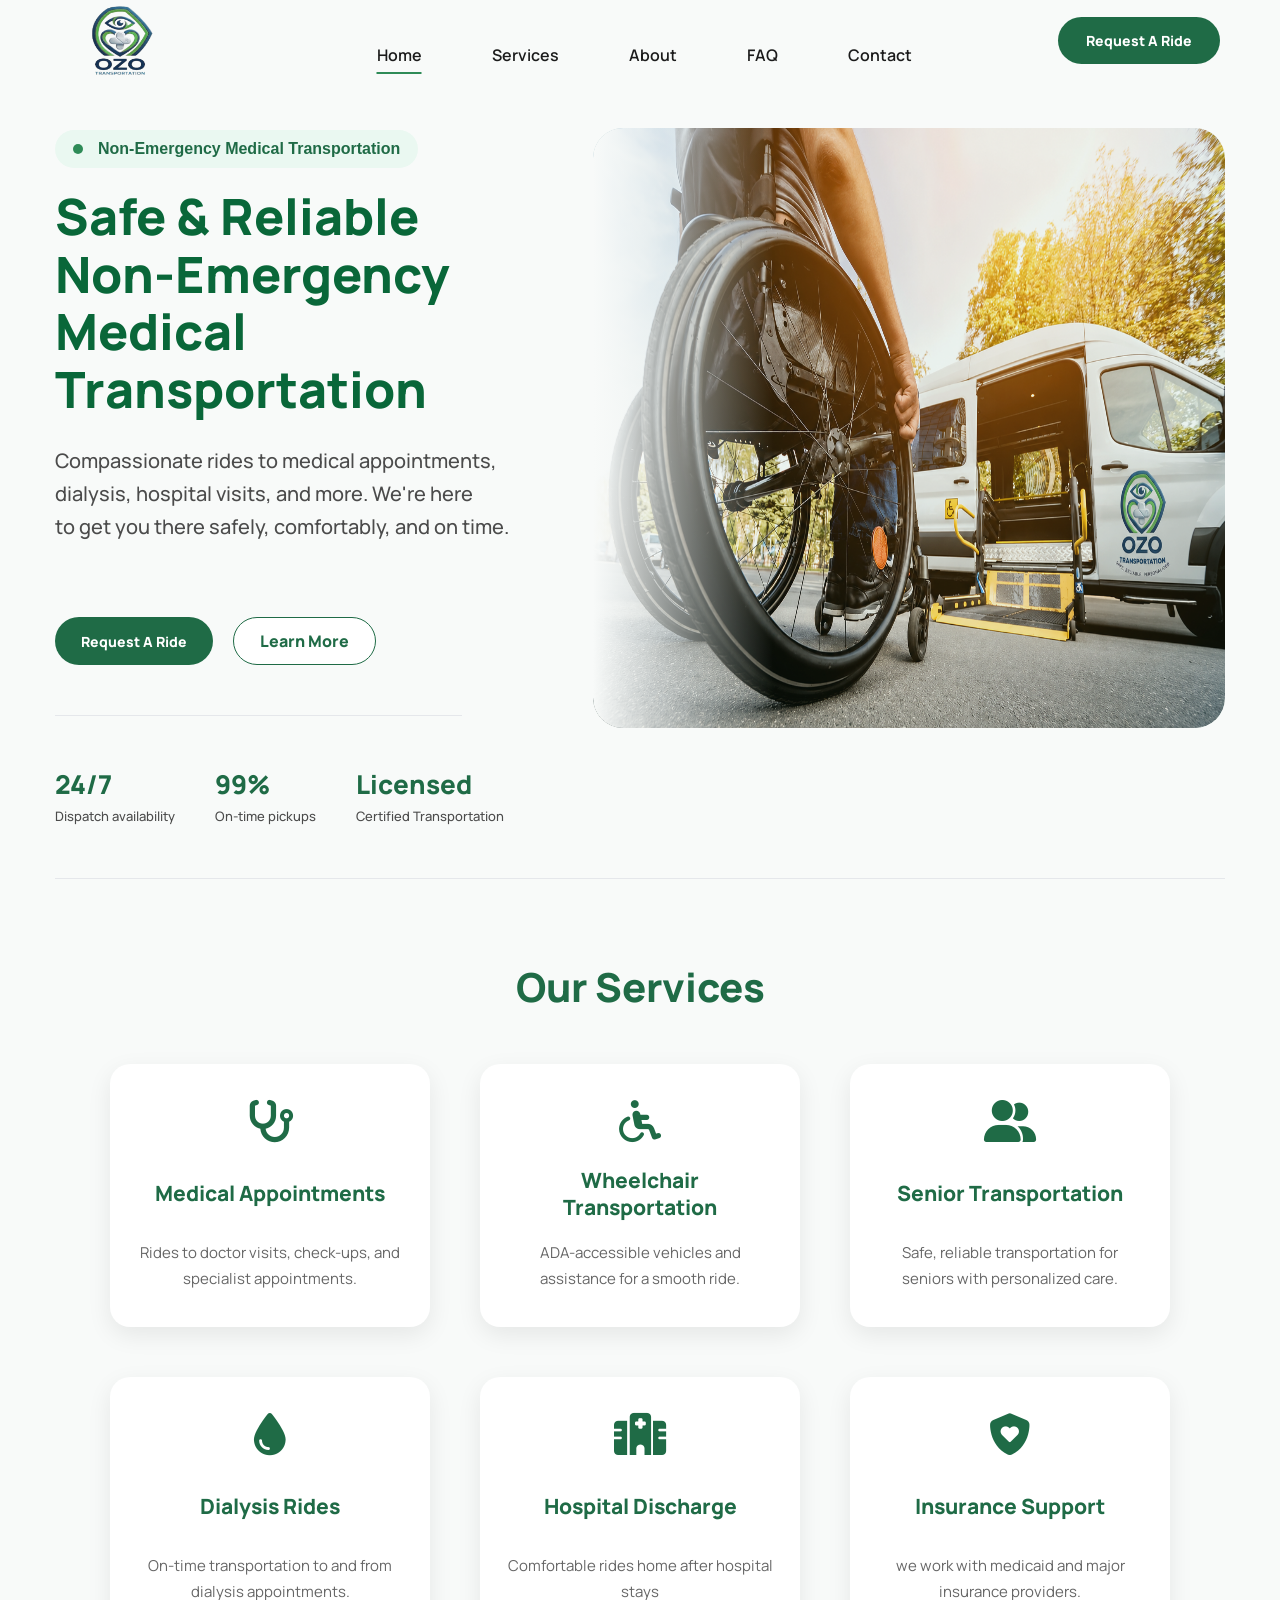
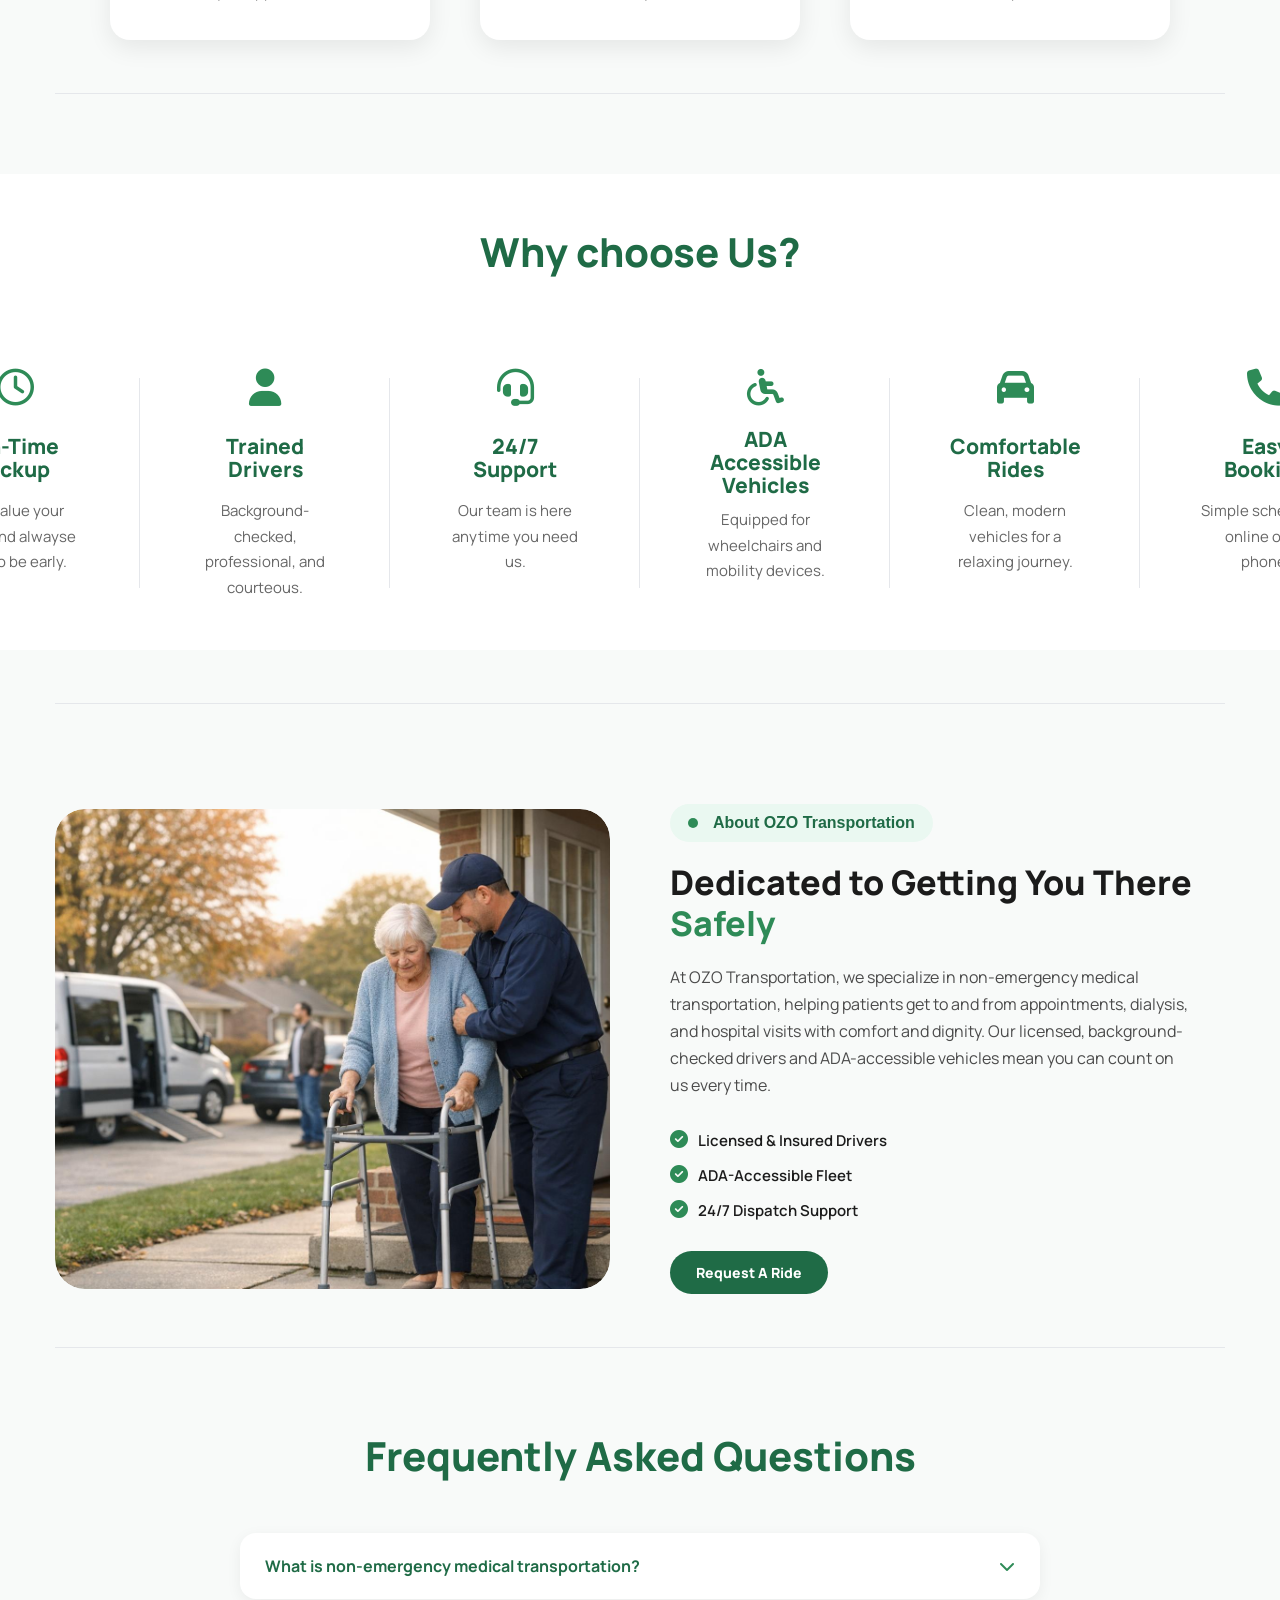
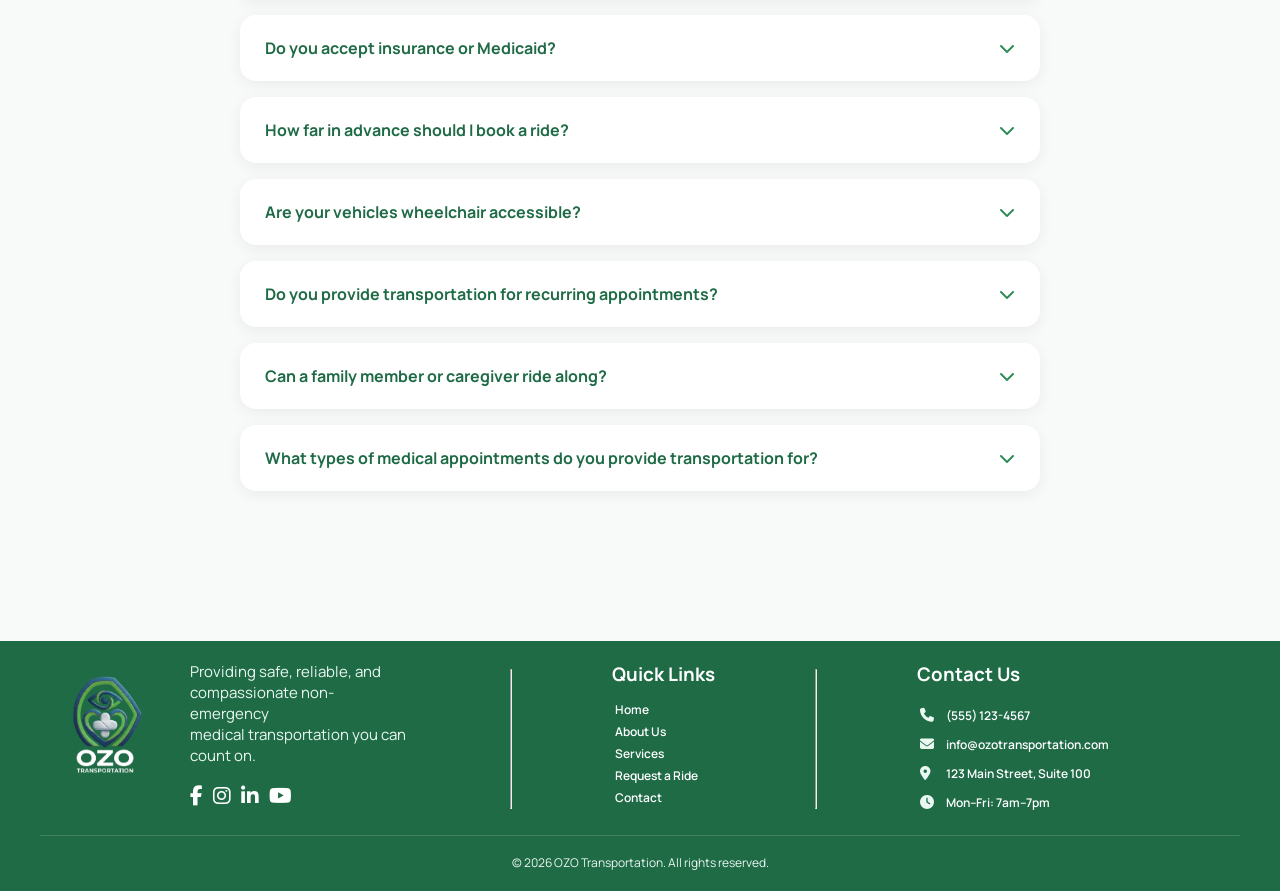
==== commit 62a01af7: "Fixed the responsive and added the copyright at the bottom" ====
--- a/index.html
+++ b/index.html
@@ -352,6 +352,9 @@
           </ul>
         </div>
       </div>
+      <div class="footer-bottom">
+        <p>&copy; 2026 OZO Transportation. All rights reserved.</p>
+      </div>
     </footer>
     <script src="main.js"></script>
   </body>
--- a/main.css
+++ b/main.css
@@ -28,11 +28,11 @@
 }
 
 .logo {
-  width: 200px;
-  height: 90px;
-  display: flex;
-  align-items: center;
-  gap: 5px;
+  width: 220px;
+  height: 100px;
+  display: flex;
+  align-items: center;
+  margin-top: 10px;
 }
 
 header {
@@ -144,7 +144,7 @@
   position: relative;
   overflow: hidden;
   border-radius: 30px;
-  margin-top:-100px
+  margin-top: -100px;
 }
 .rhero-content img {
   width: 100%;
@@ -590,6 +590,20 @@
   width: 16px;
 }
 
+/* ---- Footer copyright bar ---- */
+.footer-bottom {
+  text-align: center;
+  margin-top: 24px;
+  padding-top: 18px;
+  border-top: 1px solid rgba(255, 255, 255, 0.15);
+}
+
+.footer-bottom p {
+  color: var(--light-green);
+  font-size: 12px;
+  font-family: "Manrope", sans-serif;
+}
+
 /* ------------------------------ About ------------------------------ */
 .about {
   font-family: "Manrope", sans-serif;
@@ -750,7 +764,13 @@
   font-size: 24px;
   color: var(--dark-green);
   cursor: pointer;
-  z-index: 1001;
+  z-index: 1100;
+}
+
+html,
+body {
+  overflow-x: hidden;
+  width: 100%;
 }
 
 /* ==================================================================RESPONSIVE ================================================================= */
@@ -761,25 +781,29 @@
     padding: 0 25px;
   }
 
+  header {
+    padding: 0 25px;
+  }
+
   .hero {
     flex-direction: column;
     margin-top: 100px;
-  }
+    gap: 40px;
+  }
+
   .rhero-content {
     width: 100%;
-  }
-
-
+    margin-top: 0;
+  }
 
   .rhero-content::before {
-  content: none;
-  /* position: absolute;
-  z-index: 2;
-  border-radius:30px; */
-}
+    content: none;
+  }
+
   .rhero-content img {
-    height: 400px;
-    width:940px;
+    width: 100%;
+    height: 350px;
+    object-fit: cover;
   }
 
   .services-cards {
@@ -790,9 +814,16 @@
     width: 100%;
   }
 
+  .why-chooseUs {
+    margin-left: -25px;
+    margin-right: -25px;
+    padding: 0 25px 50px 25px;
+  }
+
   .why-chooseUs-cards {
     flex-wrap: wrap;
     gap: 40px;
+    justify-content: center;
   }
   .why-chooseUs-card-content {
     width: 45%;
@@ -819,6 +850,8 @@
     flex-direction: column;
   }
   .footer-logo {
+    width: 180px;
+    height: auto;
     margin-left: 0;
     margin-right: 0;
   }
@@ -826,20 +859,42 @@
 
 /* ---------- Mobile ---------- */
 @media (max-width: 768px) {
+  .container {
+    padding: 0 20px;
+  }
+
+  header {
+    padding: 0 20px;
+    height: 70px;
+  }
+
+  .logo {
+    width: 150px;
+    height: 70px;
+    margin-top: 0;
+  }
+
+  /* hamburger sits fixed relative to viewport, independent of nav's slide-in position */
   .hamburger {
     display: block;
+    position: fixed;
+    top: 20px;
+    right: 20px;
+    z-index: 1100;
   }
 
   nav {
     position: fixed;
     top: 0;
     right: -100%;
-    width: 70%;
+    width: 75%;
+    max-width: 300px;
     height: 100vh;
     background: white;
     box-shadow: -5px 0 20px rgba(0, 0, 0, 0.1);
     transition: right 0.35s ease;
     padding-top: 100px;
+    z-index: 1050;
   }
 
   nav.nav-open {
@@ -848,7 +903,7 @@
 
   nav ul {
     flex-direction: column;
-    gap: 30px;
+    gap: 26px;
     margin-top: 0;
     padding-left: 30px;
   }
@@ -857,86 +912,238 @@
     display: none;
   }
 
+  /* ---- Hero ---- */
+  .hero {
+    margin-top: 90px;
+    gap: 30px;
+  }
+
+  .badge {
+    padding: 8px 14px;
+    font-size: 13px;
+    gap: 10px;
+  }
+
   .hero-header {
-    font-size: 28px !important;
-  }
+    font-size: 26px !important;
+    margin-top: 16px;
+  }
+
   .hero-subtitle {
-    font-size: 16px;
+    font-size: 15px;
     max-width: 100%;
-  }
+    transform: none;
+    margin-top: 14px;
+  }
+
   .hero-btns {
     flex-direction: column;
-    gap: 14px;
-  }
+    gap: 12px;
+    margin-top: 30px;
+  }
+
+  .hero-btn1,
+  .hero-btn2 {
+    width: 100%;
+  }
+
+  .hero-hr {
+    width: 100%;
+    margin: 30px 0;
+  }
+
   .hero-stats {
     flex-wrap: wrap;
     gap: 20px;
   }
 
+  .rhero-content img {
+    height: 220px;
+  }
+
+  .hero-hr2 {
+    margin: 35px 0;
+  }
+
+  /* ---- Services ---- */
+  .services {
+    margin-top: 50px;
+  }
+
   .services-header,
   .faq-header,
   .why-chooseUs-header {
-    font-size: 28px;
+    font-size: 26px;
     text-align: center;
-  }
+    margin-bottom: 30px;
+  }
+
   .services-cards {
     grid-template-columns: 1fr;
+    gap: 20px;
+  }
+
+  .card {
+    padding: 28px 20px;
+  }
+
+  /* ---- Why choose us ---- */
+  .why-chooseUs {
+    margin-top: 50px;
   }
 
   .why-chooseUs-card-content {
     width: 100%;
+    padding: 0;
+  }
+
+  /* ---- About ---- */
+  .about {
+    margin-top: 60px;
   }
 
   .about-header {
-    font-size: 24px;
-  }
+    font-size: 22px;
+  }
+
+  .about-p {
+    font-size: 15px;
+    max-width: 100%;
+  }
+
   .about-img img {
-    height: 260px;
+    height: 320px;
+    width: 100%;
+  }
+
+  /* ---- FAQ ---- */
+  .faq {
+    margin-top: 50px;
+    margin-bottom: 80px;
   }
 
   .faq-question {
     font-size: 14px;
-  }
-
+    padding: 18px 20px;
+  }
+
+  /* ---- Footer ---- */
   .footer {
-    padding: 20px;
+    padding: 24px 20px 16px;
+  }
+
+  .footer-container {
+    display: flex;
+    flex-wrap: wrap;
+    flex-direction: row;
+    justify-content: space-between;
+    gap: 20px;
+  }
+
+  .footer-column1 {
+    width: 100%;
+    flex-direction: column;
+    align-items: center;
+    text-align: center;
+  }
+
+  .footer-logo {
+    width: 150px;
+    height: auto;
+    margin: 0 0 8px 0;
+  }
+
+  .beside-logo {
+    display: flex;
+    flex-direction: column;
+    align-items: center;
+  }
+
+  .footer-p {
+    width: 100%;
+    max-width: 260px;
+    text-align: center;
+    font-size: 12.5px;
+    line-height: 1.5;
+  }
+
+  .social-icons {
+    justify-content: center;
+    margin-top: 10px;
+    gap: 16px;
+  }
+
+  .social-icons i {
+    font-size: 16px;
+  }
+
+  .footer-column2,
+  .footer-column3 {
+    width: 48%;
+  }
+
+  .footer-column2 h3,
+  .footer-column3 h3 {
+    margin-bottom: 6px;
+    font-size: 13px;
+    margin-top: 16px;
+  }
+
+  .footer-column2 ul {
+    gap: 5px;
+  }
+
+  .footer-column2 a,
+  .footer-contact a {
+    margin-left: 0;
+    font-size: 11px;
+  }
+
+  .footer-contact {
+    margin-top: 16px;
+    gap: 6px;
+  }
+
+  .footer-contact a {
+    gap: 6px;
+  }
+
+  .footer-contact i {
+    font-size: 11px;
+  }
+
+  .footer-bottom {
+    margin-top: 16px;
+    padding-top: 14px;
+  }
+
+  .footer-bottom p {
+    font-size: 11px;
   }
 }
 
 /* ---------- Small phones ---------- */
 @media (max-width: 420px) {
+  .container {
+    padding: 0 16px;
+  }
+
   .logo {
-    width: 140px;
-    height: 60px;
-  }
-  .hero-header  {
+    width: 120px;
+    height: 55px;
+  }
+
+  .hero-header {
     font-size: 22px !important;
   }
+
   .hero-btn1,
   .hero-btn2 {
     font-size: 13px;
     padding: 10px 20px;
   }
-}
-
-
-
-/* Large Desktop */
-@media (max-width: 1200px) {
-
-}
-
-/* Tablet */
-@media (max-width: 992px) {
-
-}
-
-/* Large Mobile */
-@media (max-width: 768px) {
-
-}
-
-/* Small Mobile */
-@media (max-width: 480px) {
-
-}
+
+  .rhero-content img {
+    height: 180px;
+  }
+}
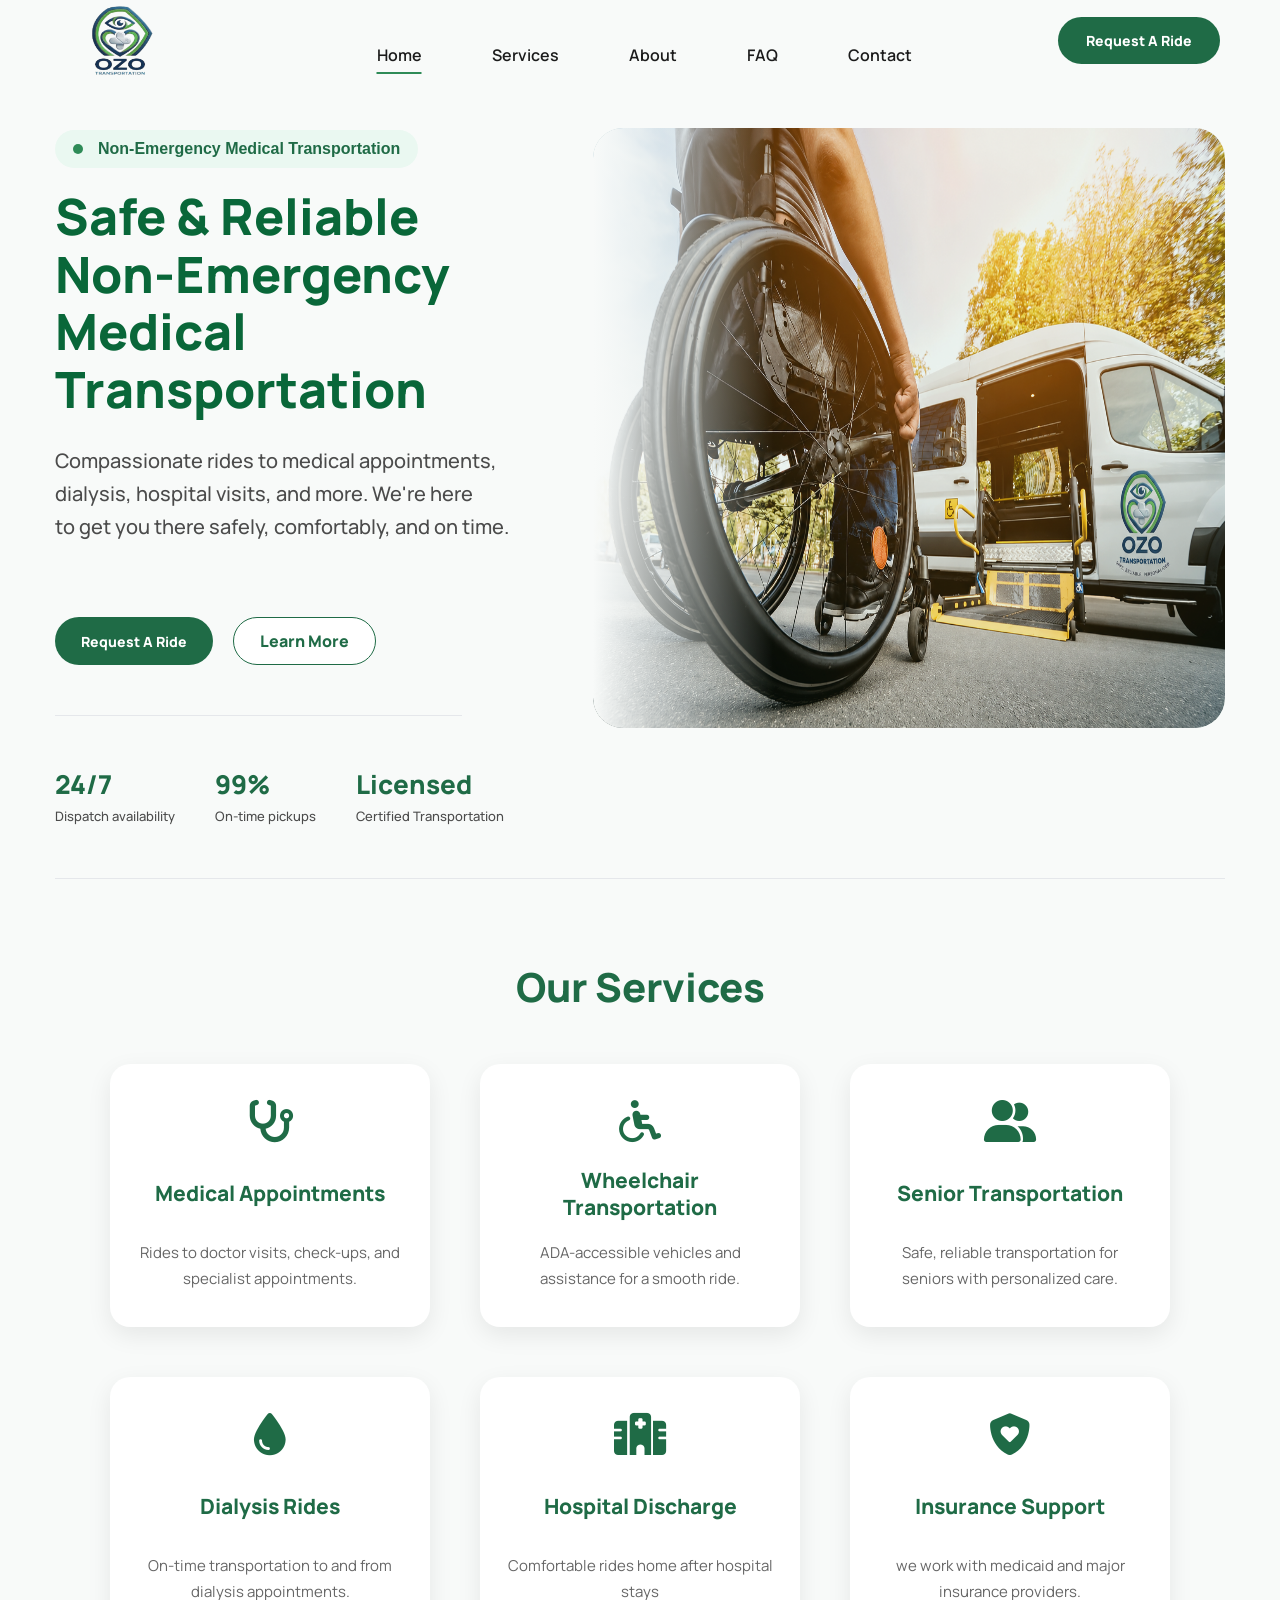
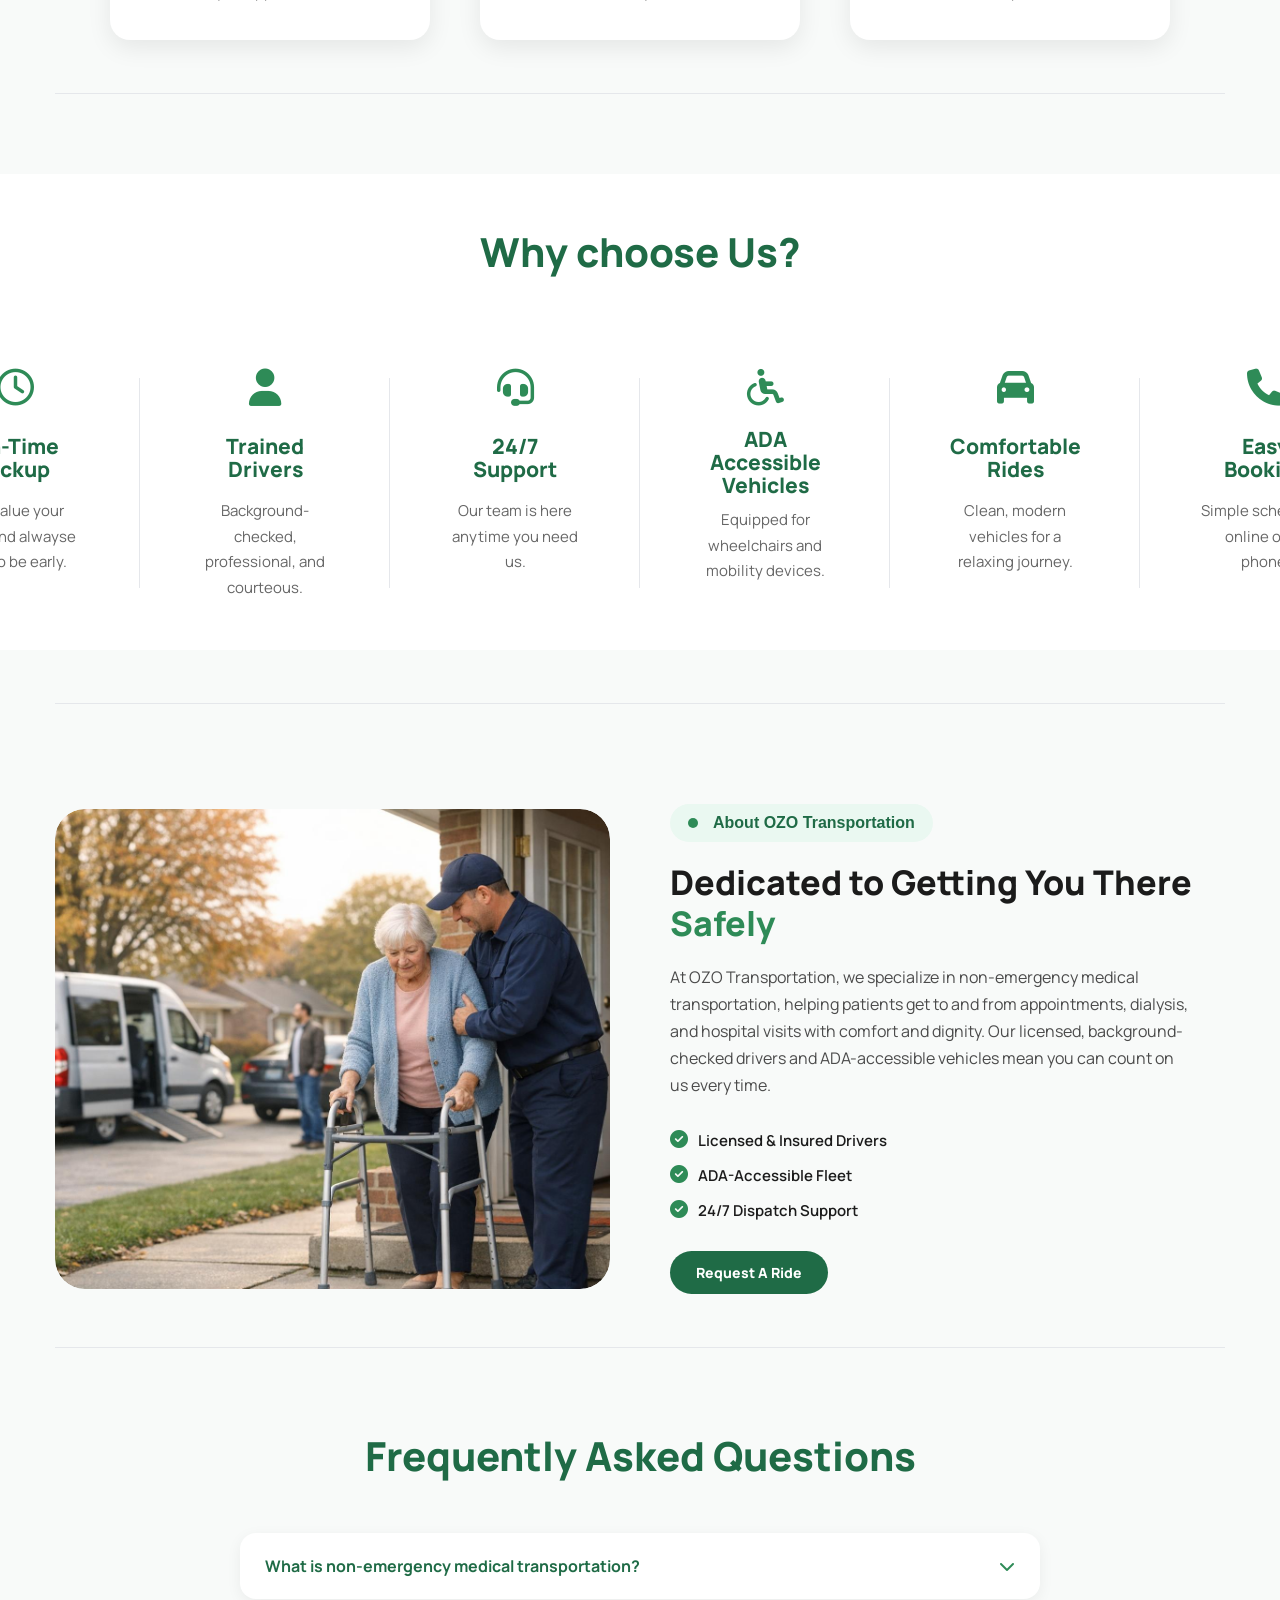
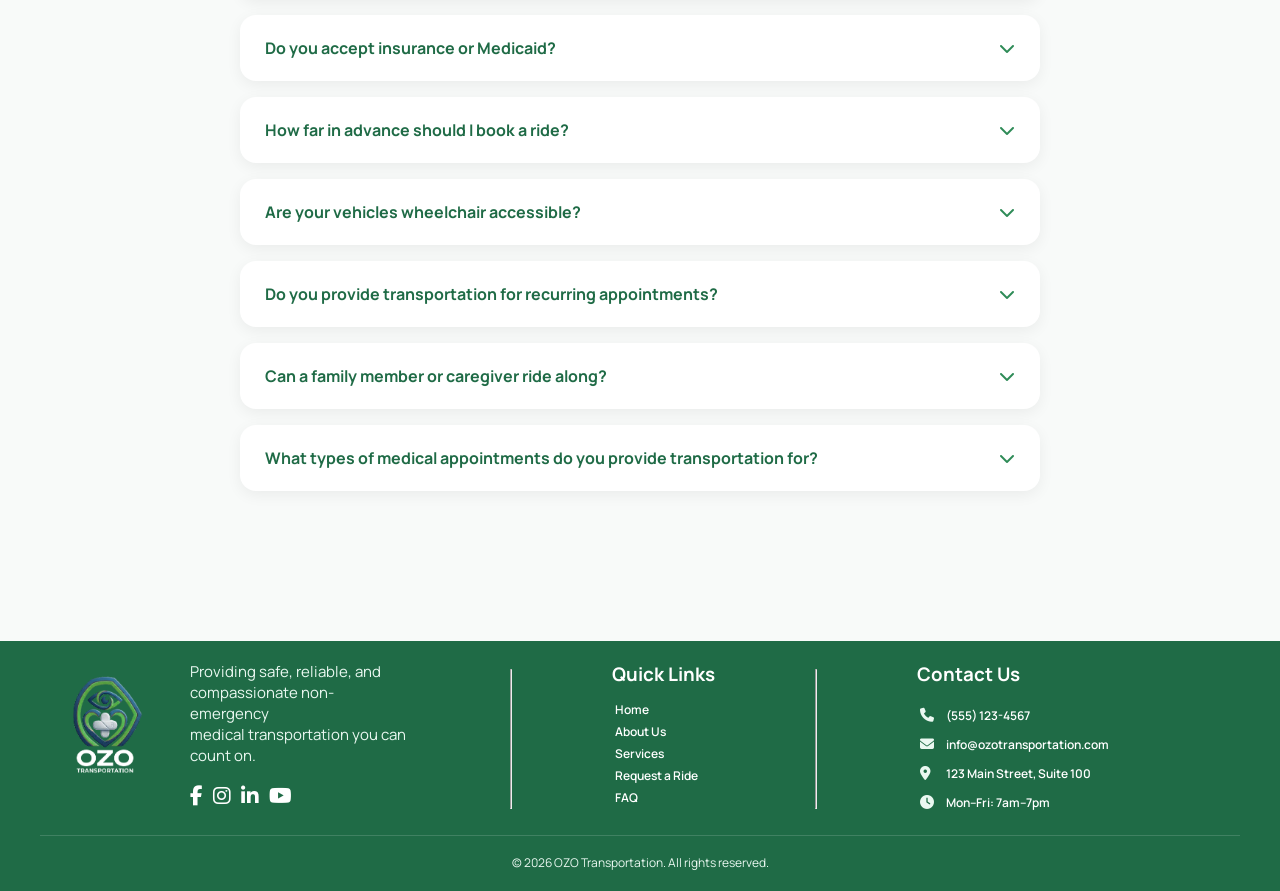
==== commit 22476f70: "Added The Request A Ride page and did some improvment and waiting for the client details" ====
--- a/index.html
+++ b/index.html
@@ -4,6 +4,29 @@
     <meta charset="UTF-8" />
     <meta name="viewport" content="width=device-width, initial-scale=1.0" />
     <title>NEMT - OZO Transportation</title>
+    <meta
+      name="description"
+      content="Safe, reliable non-emergency medical transportation for dialysis, hospital visits, and appointments. ADA-accessible vehicles, 24/7 dispatch. Book your ride today."
+    />
+    <link rel="canonical" href="https://www.ozotransportation.com/" />
+    <!-- Open Graph (for social shares) -->
+    <meta
+      property="og:title"
+      content="OZO Transportation — Non-Emergency Medical Transportation"
+    />
+    <meta
+      property="og:description"
+      content="Compassionate, ADA-accessible rides to medical appointments, dialysis, and hospital visits."
+    />
+    <meta
+      property="og:image"
+      content="https://www.ozotransportation.com/images/hero.png"
+    />
+    <meta property="og:type" content="website" />
+    <meta property="og:url" content="https://www.ozotransportation.com/" />
+    <!-- Twitter Card -->
+    <meta name="twitter:card" content="summary_large_image" />
+
     <link rel="stylesheet" href="main.css" />
     <!-- google fonts -->
     <link rel="preconnect" href="https://fonts.googleapis.com" />
@@ -17,9 +40,35 @@
       rel="stylesheet"
       href="https://cdnjs.cloudflare.com/ajax/libs/font-awesome/6.7.2/css/all.min.css"
     />
-    <link rel="icon" href="images/logo.png" />
+    <link rel="icon" href="images/logo2.png" />
+
+    <script type="application/ld+json">
+      {
+        "@context": "https://schema.org",
+        "@type": "MedicalBusiness",
+        "name": "OZO Transportation",
+        "description": "Non-emergency medical transportation services including dialysis rides, wheelchair transportation, and hospital discharge transport.",
+        "telephone": "+15551234567",
+        "email": "info@ozotransportation.com",
+        "address": {
+          "@type": "PostalAddress",
+          "streetAddress": "123 Main Street, Suite 100"
+        },
+        "openingHours": "Mo-Fr 07:00-19:00"
+      }
+    </script>
   </head>
   <body>
+    <div class="preloader" id="preloader">
+      <div class="preloader-content">
+        <img
+          src="images/Logo.png"
+          alt="OZO Transportation"
+          class="preloader-logo"
+        />
+        <div class="preloader-spinner"></div>
+      </div>
+    </div>
     <div class="container">
       <header>
         <a href="#home"
@@ -40,7 +89,7 @@
             <i class="fa-solid fa-bars"></i>
           </button>
         </nav>
-        <button class="btn" id="requestBtn">Request A Ride</button>
+        <button class="btn" id="requestBtn" onclick="location.href='requestAride.html'">Request A Ride</button>
       </header>
       <section class="hero" id="home">
         <div class="lhero-content">
@@ -48,7 +97,8 @@
             <span class="badge-dot"></span>
             <span class="title">Non-Emergency Medical Transportation</span>
           </div>
-          <h1 class="hero-header">Safe & Reliable <br />Non-Emergency <br />Medical Transportation
+          <h1 class="hero-header">
+            Safe & Reliable <br />Non-Emergency <br />Medical Transportation
           </h1>
           <p class="hero-subtitle">
             Compassionate rides to medical appointments, dialysis, hospital
@@ -56,7 +106,7 @@
             comfortably, and on time.
           </p>
           <div class="hero-btns">
-            <button class="hero-btn1" id="requestBtn">Request A Ride</button>
+            <button class="hero-btn1" id="requestBtn" onclick="location.href='requestAride.html'">Request A Ride</button>
             <a class="hero-btn2" href="#about">Learn More</a>
           </div>
           <hr class="hero-hr" />
@@ -191,7 +241,7 @@
                 <span>24/7 Dispatch Support</span>
               </div>
             </div>
-            <button class="hero-btn1" id="requestBtn">Request A Ride</button>
+            <button class="hero-btn1" id="requestBtn" onclick="location.href='requestAride.html'">Request A Ride</button>
           </div>
         </div>
       </section>
@@ -318,11 +368,11 @@
         <div class="footer-column2">
           <h3>Quick Links</h3>
           <ul>
-            <li><a href="#">Home</a></li>
-            <li><a href="#">About Us</a></li>
-            <li><a href="#">Services</a></li>
-            <li><a href="#">Request a Ride</a></li>
-            <li><a href="#">Contact</a></li>
+            <li><a href="#home">Home</a></li>
+            <li><a href="#about">About Us</a></li>
+            <li><a href="#services">Services</a></li>
+            <li><a href="requestAride.html">Request a Ride</a></li>
+            <li><a href="#FAQ">FAQ</a></li>
           </ul>
         </div>
         <hr class="footer-hr" />
--- a/main.css
+++ b/main.css
@@ -15,10 +15,63 @@
   padding: 0;
   box-sizing: border-box;
 }
+
+/* ------------------------------ Preloader ------------------------------ */
+.preloader {
+  position: fixed;
+  inset: 0;
+  z-index: 9999;
+  background: #f8faf9;
+  display: flex;
+  align-items: center;
+  justify-content: center;
+  transition: opacity 0.5s ease, visibility 0.5s ease;
+}
+
+.preloader.hidden {
+  opacity: 0;
+  visibility: hidden;
+  pointer-events: none;
+}
+
+.preloader-content {
+  display: flex;
+  flex-direction: column;
+  align-items: center;
+  gap: 20px;
+}
+
+.preloader-logo {
+  width: 140px;
+  height: auto;
+  animation: preloader-pulse 1.6s ease-in-out infinite;
+}
+
+.preloader-spinner {
+  width: 40px;
+  height: 40px;
+  border: 3px solid var(--light-green);
+  border-top-color: var(--primary-green);
+  border-radius: 50%;
+  animation: preloader-spin 0.8s linear infinite;
+}
+
+@keyframes preloader-spin {
+  to { transform: rotate(360deg); }
+}
+
+@keyframes preloader-pulse {
+  0%, 100% { opacity: 1; }
+  50% { opacity: 0.6; }
+}
+
+body.loading {
+  overflow: hidden;
+}
+
 body {
   background-color: #f8faf9;
   color: var(--text-color);
-  /* height: 3000px; */
 }
 
 .container {
@@ -785,6 +838,23 @@
     padding: 0 25px;
   }
 
+  .logo {
+    margin-left:-60px;
+  }
+
+  ul {
+  gap: 40px;
+}
+
+
+.btn {
+  gap: 10px;
+  margin-right: -5px;
+  font-size: 12px;
+  margin-top:15px;
+}
+
+
   .hero {
     flex-direction: column;
     margin-top: 100px;
@@ -874,7 +944,6 @@
     margin-top: 0;
   }
 
-  /* hamburger sits fixed relative to viewport, independent of nav's slide-in position */
   .hamburger {
     display: block;
     position: fixed;
@@ -1131,6 +1200,7 @@
   .logo {
     width: 120px;
     height: 55px;
+    margin-left: -35px;
   }
 
   .hero-header {
